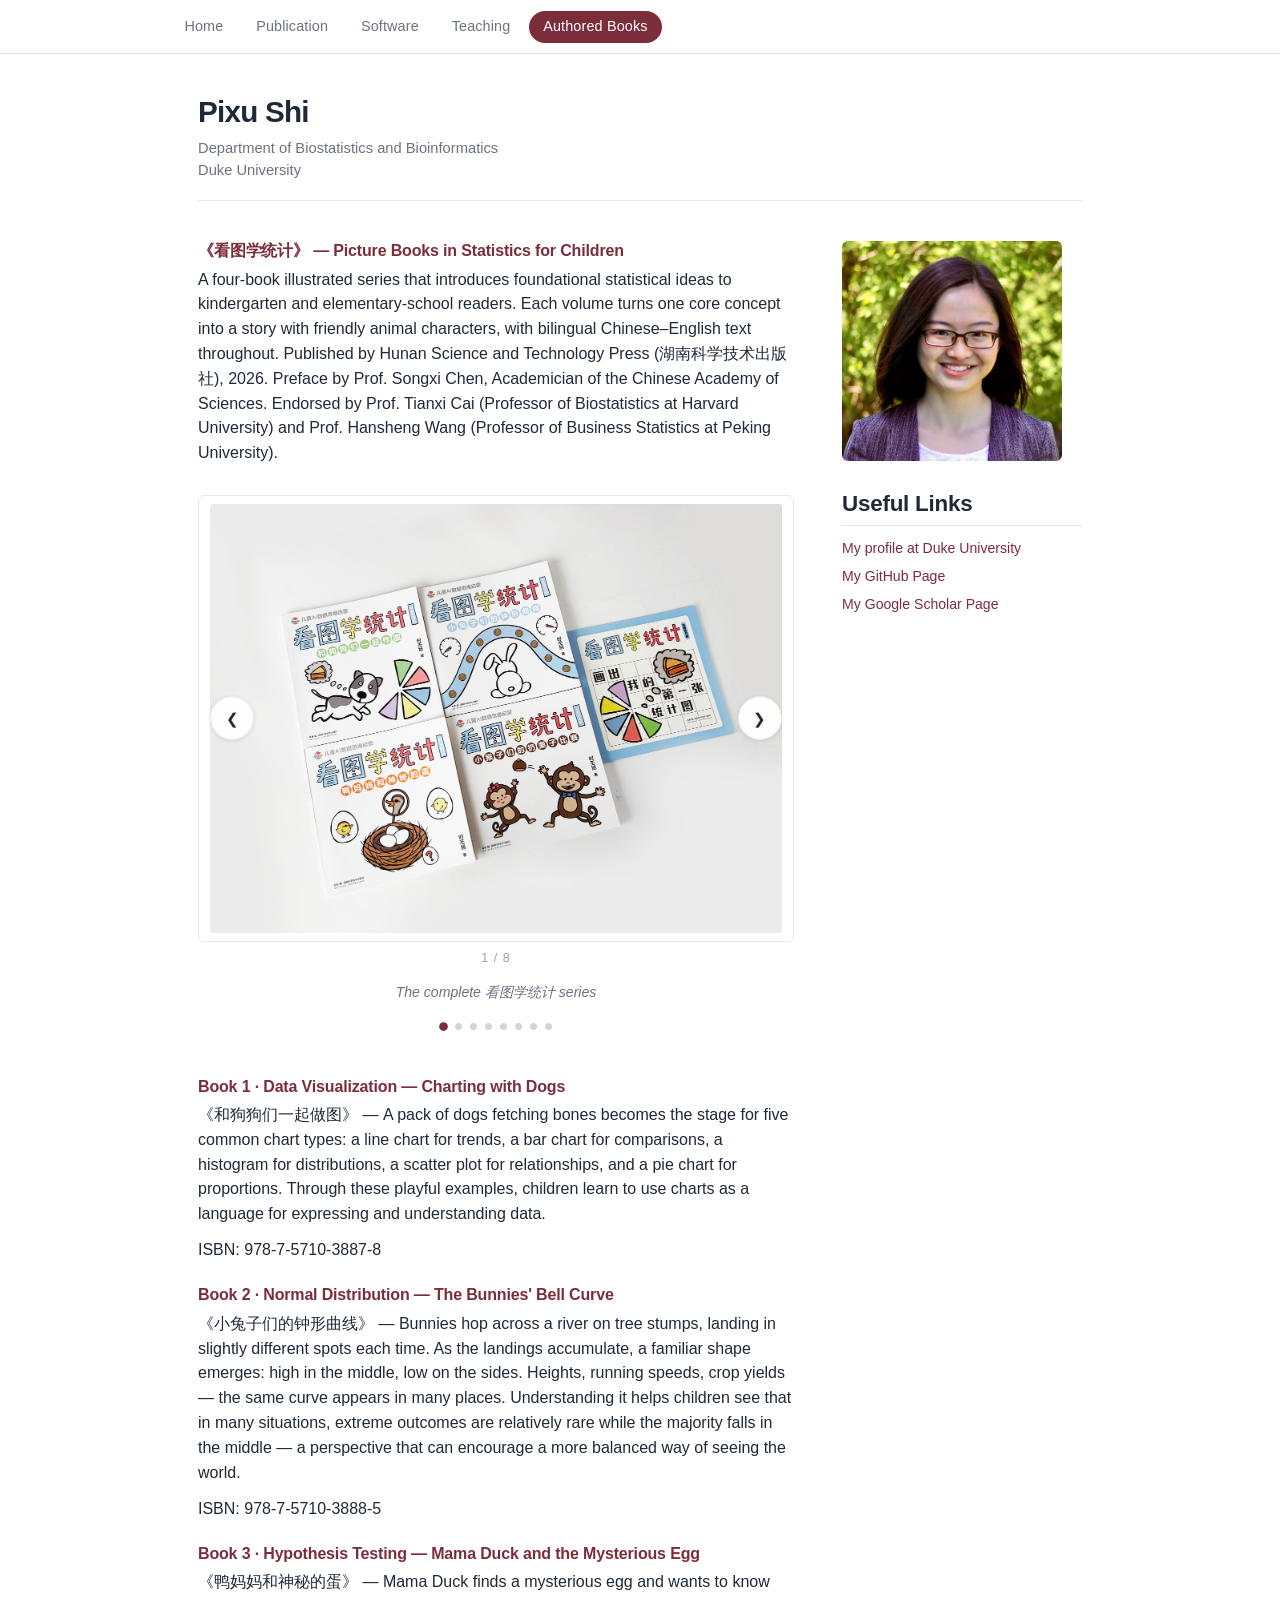
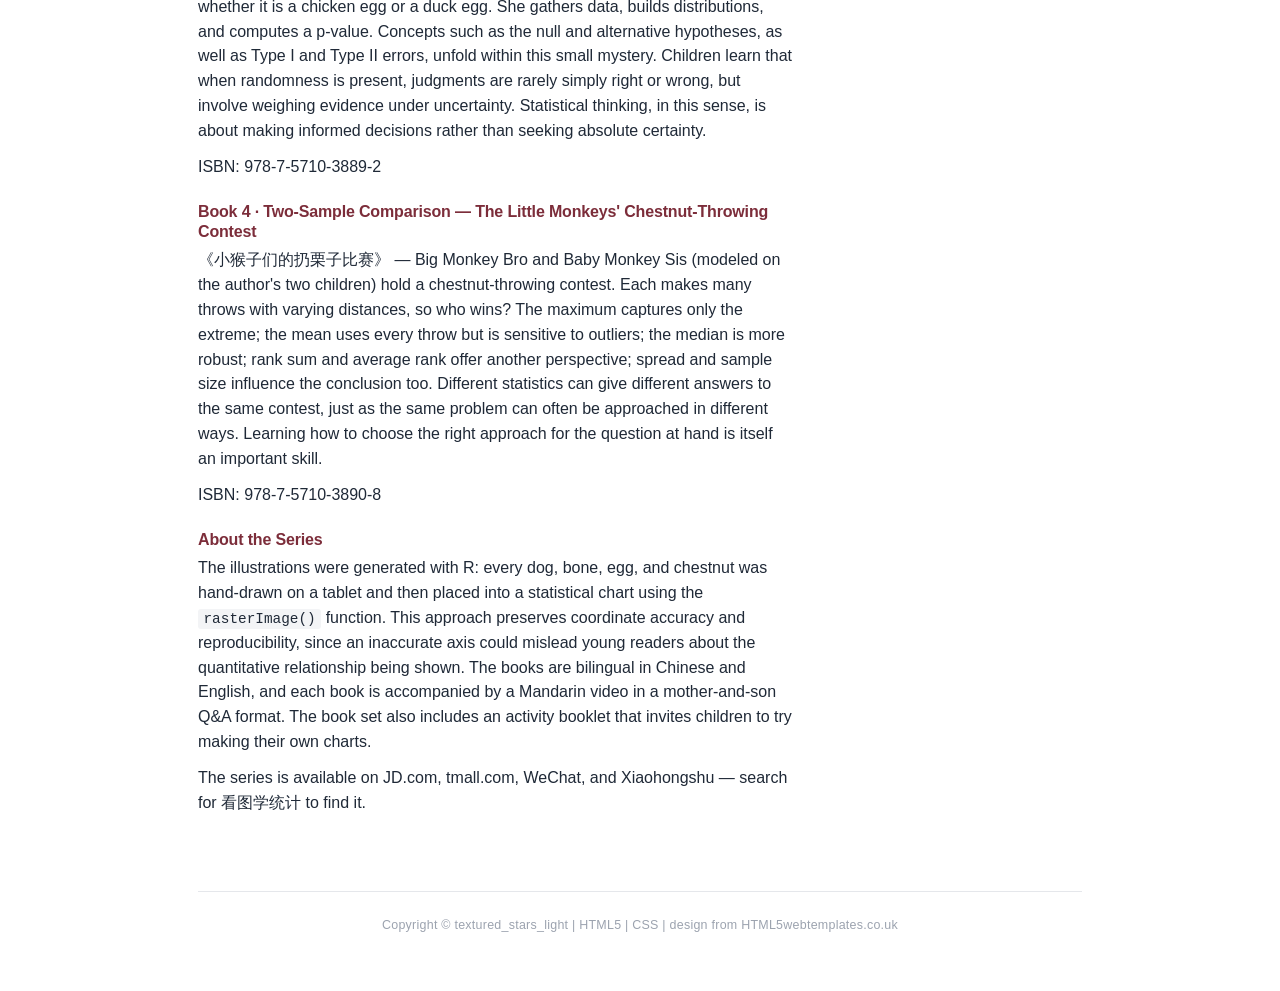
==== Pixu_books.html @ adf0ed06 "album flip" ====
<!DOCTYPE HTML>
<html>

<head>
  <title>Pixu Shi's Homepage</title>
  <meta name="description" content="website description" />
  <meta name="keywords" content="website keywords, website keywords" />
  <meta http-equiv="content-type" content="text/html; charset=UTF-8" />
  <link rel="stylesheet" type="text/css" href="template/style.css" title="style" />
  <style>
    .album {
      width: 100%;
      max-width: 600px;
      margin: 1.8rem auto 2.4rem auto;
      perspective: 1800px;
    }
    .album-frame {
      position: relative;
      width: 100%;
      aspect-ratio: 4 / 3;
      background: #fff;
      border: 1px solid var(--border, #e5e7eb);
      border-radius: 6px;
      overflow: hidden;
      transform-style: preserve-3d;
      touch-action: pan-y;
      user-select: none;
      -webkit-user-select: none;
    }
    /* Large invisible tap zones — left half flips back, right half flips forward */
    .album-tap {
      position: absolute;
      top: 0;
      height: 100%;
      width: 50%;
      z-index: 5;
      background: transparent;
      cursor: pointer;
      -webkit-tap-highlight-color: transparent;
    }
    .album-tap-prev { left: 0; }
    .album-tap-next { right: 0; }
    .album-slide {
      position: absolute;
      top: 0; left: 0;
      width: 100%;
      height: 100%;
      display: flex;
      align-items: center;
      justify-content: center;
      background: #fff;
      opacity: 0;
      transform: rotateY(90deg);
      transform-origin: left center;
      transition: opacity 0.45s ease, transform 0.55s ease;
      pointer-events: none;
      backface-visibility: hidden;
      padding: 0.5rem;
    }
    .album-slide.active {
      opacity: 1;
      transform: rotateY(0deg);
      pointer-events: auto;
      z-index: 2;
    }
    .album-slide.flip-out-left {
      opacity: 0;
      transform: rotateY(-90deg);
      transform-origin: right center;
    }
    .album-slide.flip-out-right {
      opacity: 0;
      transform: rotateY(90deg);
      transform-origin: left center;
    }
    .album-slide img {
      max-width: 100%;
      max-height: 100%;
      object-fit: contain;
      display: block;
      border-radius: 3px;
    }
    .album-prev, .album-next {
      position: absolute;
      top: 50%;
      transform: translateY(-50%);
      width: 44px;
      height: 44px;
      background: rgba(255, 255, 255, 0.92);
      color: var(--text, #1f2937);
      border: 1px solid var(--border, #e5e7eb);
      border-radius: 50%;
      cursor: pointer;
      font-size: 15px;
      font-family: inherit;
      line-height: 1;
      z-index: 10;
      box-shadow: 0 1px 4px rgba(0, 0, 0, 0.1);
      transition: background 0.15s ease, color 0.15s ease, border-color 0.15s ease;
      display: flex;
      align-items: center;
      justify-content: center;
      padding: 0;
      -webkit-tap-highlight-color: transparent;
    }
    .album-prev:hover, .album-next:hover {
      background: var(--accent, #7c2d3a);
      color: #fff;
      border-color: var(--accent, #7c2d3a);
    }
    .album-prev { left: 0.7rem; }
    .album-next { right: 0.7rem; }
    @media (max-width: 760px) {
      .album-prev, .album-next {
        width: 52px;
        height: 52px;
        font-size: 18px;
      }
      .album-prev { left: 0.5rem; }
      .album-next { right: 0.5rem; }
    }
    .album-caption {
      text-align: center;
      padding: 0.85rem 0 0.25rem 0;
      color: var(--muted, #6b7280);
      font-size: 0.88rem;
      font-style: italic;
      line-height: 1.5;
      min-height: 1.3em;
    }
    .album-counter {
      text-align: center;
      font-size: 0.78rem;
      color: var(--soft, #9ca3af);
      letter-spacing: 0.08em;
      padding: 0.45rem 0 0 0;
      text-transform: uppercase;
    }
    .album-dots {
      text-align: center;
      padding: 0.4rem 0 0 0;
    }
    .album-dot {
      display: inline-block;
      width: 7px;
      height: 7px;
      margin: 0 4px;
      border-radius: 50%;
      background: #d1d5db;
      cursor: pointer;
      transition: background 0.15s ease, transform 0.15s ease;
      vertical-align: middle;
    }
    .album-dot:hover {
      background: var(--soft, #9ca3af);
    }
    .album-dot.active {
      background: var(--accent, #7c2d3a);
      transform: scale(1.25);
    }
  </style>
</head>

<body>
  <div id="main">
    <div id="header">
      <div id="logo">
        <div id="logo_text">
          <!-- class="logo_colour", allows you to change the colour of the text -->
          <h1>Pixu Shi</h1>
          <h2>Department of Biostatistics and Bioinformatics</h2>
          <h2>Duke University</h2>
        </div>
      </div>
      <div id="menubar">
        <ul id="menu">
          <!-- put class="selected" in the li tag for the selected page - to highlight which page you're on -->
          <li><a href="index.html">Home</a></li>
          <li><a href="Pixu_publication.html">Publication</a></li>
          <li><a href="Pixu_software.html">Software</a></li>
          <li><a href="Pixu_teaching.html">Teaching</a></li>
          <li class="selected"><a href="Pixu_books.html">Authored Books</a></li>
        </ul>
      </div>
    </div>
    <div id="site_content">
      <div id="sidebar_container">
        <div class="sidebar">
          <div class="sidebar_top"></div>
          <div class="sidebar_item">
            <!-- insert your sidebar items here -->
			<img src="Pixu_profile_square.jpg" width="195" align="middle">
          </div>
          <div class="sidebar_base"></div>
	<div class="sidebar">
          <div class="sidebar_top"></div>
          <div class="sidebar_item">
            <h2>Useful Links</h2>
            <ul>
              <li><a href="https://scholars.duke.edu/person/Pixu.Shi">My profile at Duke University</a></li>
              <li><a href="https://github.com/pixushi">My GitHub Page</a></li>
              <li><a href="https://scholar.google.com/citations?user=EbF6EYMAAAAJ&hl=en">My Google Scholar Page</a></li>
            </ul>
          </div>
          <div class="sidebar_base"></div>
        </div>
        </div>
      </div>
      <div id="content">
        <h4>《看图学统计》 &mdash; Picture Books in Statistics for Children</h4>
        <p>
          A four-book illustrated series that introduces foundational statistical
          ideas to kindergarten and elementary-school readers. Each volume turns
          one core concept into a story with friendly animal characters, with
          bilingual Chinese&ndash;English text throughout. Published by
          Hunan Science and Technology Press (湖南科学技术出版社), 2026.
          Preface by Prof. Songxi Chen, Academician of the Chinese Academy of Sciences. Endorsed by Prof. Tianxi Cai (Professor of Biostatistics at Harvard University) and Prof. Hansheng Wang (Professor of Business Statistics at Peking University).
        </p>

        <div class="album" id="bookAlbum">
          <div class="album-frame">
            <div class="album-slide active" data-caption="The complete 看图学统计 series">
              <img src="figures/IMG_5730.JPG" alt="The complete series">
            </div>
            <div class="album-slide" data-caption="Book 1 · Data Visualization — dedication page">
              <img src="figures/IMG_5744.jpg" alt="Data Visualization dedication">
            </div>
            <div class="album-slide" data-caption="Book 1 · Data Visualization — Charting with Dogs">
              <img src="figures/IMG_5747.JPG" alt="Data Visualization interior">
            </div>
            <div class="album-slide" data-caption="Book 2 · Normal Distribution — The Bunnies' Bell Curve">
              <img src="figures/IMG_5739.JPG" alt="Normal Distribution interior">
            </div>
            <div class="album-slide" data-caption="Book 3 · Hypothesis Testing — Mama Duck and the Mysterious Egg">
              <img src="figures/IMG_5753.jpg" alt="Hypothesis Testing interior">
            </div>
            <div class="album-slide" data-caption="Book 4 · Two-Sample Comparison — The Little Monkeys' Chestnut-Throwing Contest">
              <img src="figures/IMG_5760.jpg" alt="Two-Sample Comparison interior">
            </div>
            <div class="album-slide" data-caption="Preface by Prof. Songxi Chen">
              <img src="figures/IMG_5737.jpg" alt="Preface page">
            </div>
            <div class="album-slide" data-caption="Back cover with author bio and endorsements">
              <img src="figures/IMG_5733.jpg" alt="Back cover">
            </div>
            <div class="album-tap album-tap-prev" aria-hidden="true"></div>
            <div class="album-tap album-tap-next" aria-hidden="true"></div>
            <button class="album-prev" type="button" aria-label="Previous">&#10094;</button>
            <button class="album-next" type="button" aria-label="Next">&#10095;</button>
          </div>
          <div class="album-counter" id="albumCounter">1 / 8</div>
          <div class="album-caption" id="albumCaption">The complete 看图学统计 series</div>
          <div class="album-dots" id="albumDots"></div>
        </div>

        <h4>Book 1 &middot; Data Visualization &mdash; Charting with Dogs</h4>
        <p>
          《和狗狗们一起做图》 &mdash; A pack of dogs fetching bones becomes the stage for five common chart types: a line chart for trends, a bar chart for comparisons, a histogram for distributions, a scatter plot for relationships, and a pie chart for proportions. Through these playful examples, children learn to use charts as a language for expressing and understanding data.
        </p>
        <p>
          ISBN: 978-7-5710-3887-8
        </p>

        <h4>Book 2 &middot; Normal Distribution &mdash; The Bunnies' Bell Curve</h4>
        <p>
          《小兔子们的钟形曲线》 &mdash; Bunnies hop across a river on tree stumps, landing in slightly different spots each time. As the landings accumulate, a familiar shape emerges: high in the middle, low on the sides. Heights, running speeds, crop yields &mdash; the same curve appears in many places. Understanding it helps children see that in many situations, extreme outcomes are relatively rare while the majority falls in the middle &mdash; a perspective that can encourage a more balanced way of seeing the world.
        </p>
        <p>
          ISBN: 978-7-5710-3888-5
        </p>

        <h4>Book 3 &middot; Hypothesis Testing &mdash; Mama Duck and the Mysterious Egg</h4>
        <p>
          《鸭妈妈和神秘的蛋》 &mdash; Mama Duck finds a mysterious egg and wants to know whether it is a chicken egg or a duck egg. She gathers data, builds distributions, and computes a p-value. Concepts such as the null and alternative hypotheses, as well as Type I and Type II errors, unfold within this small mystery. Children learn that when randomness is present, judgments are rarely simply right or wrong, but involve weighing evidence under uncertainty. Statistical thinking, in this sense, is about making informed decisions rather than seeking absolute certainty.
        </p>
        <p>
          ISBN: 978-7-5710-3889-2
        </p>

        <h4>Book 4 &middot; Two-Sample Comparison &mdash; The Little Monkeys' Chestnut-Throwing Contest</h4>
        <p>
          《小猴子们的扔栗子比赛》 &mdash; Big Monkey Bro and Baby Monkey Sis (modeled on the author's two children) hold a chestnut-throwing contest. Each makes many throws with varying distances, so who wins? The maximum captures only the extreme; the mean uses every throw but is sensitive to outliers; the median is more robust; rank sum and average rank offer another perspective; spread and sample size influence the conclusion too. Different statistics can give different answers to the same contest, just as the same problem can often be approached in different ways. Learning how to choose the right approach for the question at hand is itself an important skill.
        </p>
        <p>
          ISBN: 978-7-5710-3890-8
        </p>

        <h4>About the Series</h4>
        <p>
          The illustrations were generated with R: every dog, bone, egg, and chestnut was hand-drawn on a tablet and then placed into a statistical chart using the <code>rasterImage()</code> function. This approach preserves coordinate accuracy and reproducibility, since an inaccurate axis could mislead young readers about the quantitative relationship being shown. The books are bilingual in Chinese and English, and each book is accompanied by a Mandarin video in a mother-and-son Q&amp;A format. The book set also includes an activity booklet that invites children to try making their own charts.
        </p>

        <p>
          The series is available on JD.com, tmall.com, WeChat, and Xiaohongshu &mdash;
          search for 看图学统计 to find it.
        </p>

      </div>
    </div>
    <div id="content_footer"></div>
    <div id="footer">
            Copyright &copy; textured_stars_light | <a href="http://validator.w3.org/check?uri=referer">HTML5</a> | <a href="http://jigsaw.w3.org/css-validator/check/referer">CSS</a> | <a href="http://www.html5webtemplates.co.uk">design from HTML5webtemplates.co.uk</a>
    </div>
  </div>

<script type="text/javascript">
(function(){
  var album = document.getElementById('bookAlbum');
  if (!album) return;
  var slides = album.querySelectorAll('.album-slide');
  var prev = album.querySelector('.album-prev');
  var next = album.querySelector('.album-next');
  var caption = document.getElementById('albumCaption');
  var counter = document.getElementById('albumCounter');
  var dotsContainer = document.getElementById('albumDots');
  var current = 0;

  // build dots
  for (var i = 0; i < slides.length; i++) {
    var d = document.createElement('span');
    d.className = 'album-dot' + (i === 0 ? ' active' : '');
    d.setAttribute('data-index', i);
    dotsContainer.appendChild(d);
  }
  var dots = dotsContainer.querySelectorAll('.album-dot');

  function show(target, direction) {
    if (target === current) return;
    var outClass = direction === 'next' ? 'flip-out-left' : 'flip-out-right';
    var currentSlide = slides[current];
    var nextSlide = slides[target];

    currentSlide.classList.remove('active');
    currentSlide.classList.add(outClass);

    // reset incoming slide's start position based on direction
    nextSlide.style.transition = 'none';
    nextSlide.style.transform = direction === 'next' ? 'rotateY(90deg)' : 'rotateY(-90deg)';
    nextSlide.style.transformOrigin = direction === 'next' ? 'left center' : 'right center';
    nextSlide.style.opacity = '0';
    // force reflow
    void nextSlide.offsetWidth;
    nextSlide.style.transition = '';
    nextSlide.classList.remove('flip-out-left', 'flip-out-right');
    nextSlide.classList.add('active');
    nextSlide.style.transform = '';
    nextSlide.style.opacity = '';
    nextSlide.style.transformOrigin = '';

    setTimeout(function(){
      currentSlide.classList.remove('flip-out-left', 'flip-out-right');
    }, 700);

    dots[current].classList.remove('active');
    dots[target].classList.add('active');
    current = target;
    caption.textContent = nextSlide.getAttribute('data-caption') || '';
    counter.textContent = (current + 1) + ' / ' + slides.length;
  }

  function go(delta) {
    var t = (current + delta + slides.length) % slides.length;
    show(t, delta > 0 ? 'next' : 'prev');
  }

  prev.addEventListener('click', function(){ go(-1); });
  next.addEventListener('click', function(){ go(1); });

  // Large tap zones over the left/right halves of the image
  var tapPrev = album.querySelector('.album-tap-prev');
  var tapNext = album.querySelector('.album-tap-next');
  if (tapPrev) tapPrev.addEventListener('click', function(){ go(-1); });
  if (tapNext) tapNext.addEventListener('click', function(){ go(1); });

  for (var j = 0; j < dots.length; j++) {
    dots[j].addEventListener('click', function(e){
      var idx = parseInt(e.target.getAttribute('data-index'), 10);
      if (idx === current) return;
      show(idx, idx > current ? 'next' : 'prev');
    });
  }

  document.addEventListener('keydown', function(e){
    if (e.key === 'ArrowLeft') go(-1);
    else if (e.key === 'ArrowRight') go(1);
  });

  // Touch swipe support
  var frame = album.querySelector('.album-frame');
  var touchStartX = null;
  var touchStartY = null;
  var touchStartT = 0;
  if (frame) {
    frame.addEventListener('touchstart', function(e){
      if (e.touches.length !== 1) { touchStartX = null; return; }
      touchStartX = e.touches[0].clientX;
      touchStartY = e.touches[0].clientY;
      touchStartT = Date.now();
    }, { passive: true });
    frame.addEventListener('touchend', function(e){
      if (touchStartX === null) return;
      var endX = e.changedTouches[0].clientX;
      var endY = e.changedTouches[0].clientY;
      var dx = endX - touchStartX;
      var dy = endY - touchStartY;
      var dt = Date.now() - touchStartT;
      var absX = Math.abs(dx);
      var absY = Math.abs(dy);
      // Treat as a swipe if mostly horizontal and at least ~35px (or fast flick)
      var isSwipe = absX > 35 && absX > absY * 1.2;
      var isFlick = dt < 300 && absX > 20 && absX > absY;
      if (isSwipe || isFlick) {
        if (dx < 0) go(1);
        else go(-1);
        e.preventDefault && e.preventDefault();
      }
      touchStartX = null;
      touchStartY = null;
    });
    frame.addEventListener('touchcancel', function(){
      touchStartX = null;
      touchStartY = null;
    });
  }

  // initial caption
  caption.textContent = slides[0].getAttribute('data-caption') || '';
  counter.textContent = '1 / ' + slides.length;
})();
</script>

<!-- Start of StatCounter Code for Default Guide -->
<script type="text/javascript">
var sc_project=11414960;
var sc_invisible=1;
var sc_security="e117e79e";
var scJsHost = (("https:" == document.location.protocol) ?
"https://secure." : "http://www.");
document.write("<sc"+"ript type='text/javascript' src='" + scJsHost+
"statcounter.com/counter/counter.js'></"+"script>");
</script>
<noscript><div class="statcounter"><a title="web analytics"
href="http://statcounter.com/" target="_blank"><img class="statcounter"
src="//c.statcounter.com/11414960/0/e117e79e/1/" alt="web
analytics"></a></div></noscript>
<!-- End of StatCounter Code for Default Guide -->
</body>
</html>
---- template/style.css ----
/* ================================================================
   Pixu Shi — Homepage stylesheet
   Modern, minimal, academic
   ================================================================ */

:root {
  --bg: #ffffff;
  --text: #1f2937;
  --muted: #6b7280;
  --soft: #9ca3af;
  --border: #e5e7eb;
  --rule: #f3f4f6;
  --accent: #7c2d3a;
  --accent-hover: #5a1f29;
  --max-width: 940px;
  --sidebar-width: 240px;
  --gap: 3rem;
  --nav-height: 54px;
  --font-sans: 'Inter', -apple-system, BlinkMacSystemFont, 'Segoe UI', 'Helvetica Neue', Arial, 'Noto Sans', 'PingFang SC', 'Hiragino Sans GB', 'Microsoft YaHei', sans-serif;
  --font-serif: 'Source Serif 4', 'Charter', 'Georgia', serif;
  --font-mono: 'SF Mono', 'JetBrains Mono', Menlo, Consolas, 'Roboto Mono', monospace;
}

* {
  box-sizing: border-box;
  margin: 0;
  padding: 0;
}

html {
  height: 100%;
  scroll-behavior: smooth;
}

body {
  font: 400 16px/1.55 var(--font-sans);
  background: var(--bg);
  color: var(--text);
  -webkit-font-smoothing: antialiased;
  -moz-osx-font-smoothing: grayscale;
  text-rendering: optimizeLegibility;
  padding-top: var(--nav-height);
}

img {
  max-width: 100%;
  height: auto;
  border: 0;
  display: inline-block;
}

a {
  color: var(--accent);
  text-decoration: none;
  border-bottom: 1px solid transparent;
  transition: color 0.15s ease, border-color 0.15s ease;
}

a:hover {
  color: var(--accent-hover);
  border-bottom-color: var(--accent-hover);
}

p {
  margin: 0 0 0.7em 0;
  line-height: 1.55;
}

/* Headings */
h1, h2, h3, h4, h5, h6 {
  color: var(--text);
  font-weight: 600;
  line-height: 1.25;
  letter-spacing: -0.01em;
  margin: 1.3em 0 0.5em 0;
  font-family: var(--font-sans);
  text-transform: none;
}

h2 {
  font-size: 1.4rem;
  font-weight: 600;
  padding-bottom: 0.3em;
  border-bottom: 1px solid var(--border);
}

h2:empty {
  display: none;
}

h3 {
  font-size: 1.1rem;
}

h4 {
  font-size: 1rem;
  font-weight: 600;
  color: var(--accent);
  margin-top: 1.4em;
  margin-bottom: 0.4em;
}

h5, h6 {
  font-size: 0.92rem;
  font-weight: 500;
  color: var(--muted);
  font-style: normal;
  padding: 0;
}

ul, ol {
  margin: 0.3em 0 0.9em 1.3em;
}

ul li, ol li {
  margin-bottom: 0.25em;
  line-height: 1.5;
  padding: 0;
}

ul li {
  list-style-type: disc;
}

ul li::marker {
  color: var(--soft);
}

blockquote {
  margin: 1.5em 0;
  padding: 0.4em 1.2em;
  border-left: 3px solid var(--border);
  background: transparent;
  color: var(--muted);
  font-style: italic;
}

code {
  font-family: var(--font-mono);
  font-size: 0.9em;
  background: var(--rule);
  padding: 0.12em 0.38em;
  border-radius: 3px;
  color: var(--text);
}

/* Layout */
#main {
  max-width: var(--max-width);
  margin: 0 auto;
  padding: 2rem 1.75rem 3rem 1.75rem;
}

/* Header */
#header {
  background: transparent;
  height: auto;
  margin-bottom: 0.75rem;
}

#logo {
  position: static;
  width: 100%;
  height: auto;
  border-bottom: 1px solid var(--border);
  padding: 0.5rem 0 1.2rem 0;
  margin: 0;
}

#logo_text {
  position: static;
  top: auto;
  left: auto;
}

#logo h1, #logo_text h1, #logo_text h1 a, #logo_text h1 a:hover {
  font-family: var(--font-sans);
  font-size: 1.85rem;
  font-weight: 600;
  color: var(--text);
  letter-spacing: -0.025em;
  padding: 0;
  margin: 0 0 0.25em 0;
  border: 0;
  text-transform: none;
  text-decoration: none;
}

#logo_text h1 a .logo_colour {
  color: var(--text);
}

#logo h2, #logo_text h2 {
  font-family: var(--font-sans);
  font-size: 0.92rem;
  font-weight: 400;
  color: var(--muted);
  letter-spacing: 0;
  padding: 0;
  margin: 0;
  border: 0;
  text-transform: none;
  line-height: 1.45;
}

/* Floating top navigation */
#menubar {
  position: fixed;
  top: 0;
  left: 0;
  right: 0;
  width: 100%;
  height: var(--nav-height);
  z-index: 100;
  padding: 0 1.5rem;
  background: rgba(255, 255, 255, 0.88);
  -webkit-backdrop-filter: saturate(180%) blur(12px);
  backdrop-filter: saturate(180%) blur(12px);
  border-top: 0;
  border-bottom: 1px solid var(--border);
  box-shadow: 0 1px 2px rgba(15, 23, 42, 0.03);
}

ul#menu {
  list-style: none;
  margin: 0 auto;
  padding: 0;
  max-width: var(--max-width);
  height: 100%;
  display: flex;
  flex-wrap: nowrap;
  align-items: center;
  gap: 0.25rem;
  overflow-x: auto;
}

ul#menu li {
  list-style: none;
  margin: 0;
  padding: 0;
  float: none;
  flex-shrink: 0;
}

ul#menu li a {
  display: inline-flex;
  align-items: center;
  font-family: var(--font-sans);
  font-size: 0.9rem;
  font-weight: 500;
  letter-spacing: 0.01em;
  color: var(--muted);
  background: transparent;
  text-transform: none;
  padding: 0.45rem 0.9rem;
  margin: 0;
  height: 32px;
  text-decoration: none;
  border: 0;
  border-radius: 999px;
  transition: color 0.15s ease, background 0.15s ease;
  white-space: nowrap;
}

ul#menu li a:hover {
  color: var(--text);
  background: var(--rule);
  border: 0;
}

ul#menu li.selected a,
ul#menu li.selected a:hover {
  color: #fff;
  background: var(--accent);
  border: 0;
}

ul#menu li:first-child a {
  padding-left: 0.9rem;
}

/* Body grid */
#site_content {
  width: 100%;
  background: transparent;
  padding: 1.75rem 0 0 0;
  display: grid;
  grid-template-columns: minmax(0, 1fr) var(--sidebar-width);
  gap: var(--gap);
  align-items: start;
  overflow: visible;
}

#content {
  grid-column: 1;
  grid-row: 1;
  width: auto;
  float: none;
  padding: 0;
  text-align: left;
  min-width: 0;
  word-wrap: break-word;
}

#content > h2:first-child,
#content > h4:first-child {
  margin-top: 0;
}

#content ul {
  margin: 0.3em 0 1em 1.3em;
  padding: 0;
}

#content ul li {
  list-style-type: disc;
  background: none;
  padding: 0;
  margin-bottom: 0.3em;
  line-height: 1.55;
}

/* Sidebar */
#sidebar_container {
  grid-column: 2;
  grid-row: 1;
}

.sidebar {
  float: none;
  width: 100%;
  padding: 0;
  margin: 0;
}

/* spacing between the photo block and the links block */
.sidebar + .sidebar {
  margin-top: 2.5rem;
  padding-top: 1.5rem;
  border-top: 1px solid var(--border);
}

.sidebar_top,
.sidebar_base {
  display: none;
}

.sidebar_item {
  margin: 0;
  padding: 0;
}

.sidebar_item img {
  width: 100%;
  max-width: 220px;
  height: auto;
  border-radius: 6px;
  display: block;
  margin: 0;
}

.sidebar h3 {
  font-family: var(--font-sans);
  font-size: 0.72rem;
  font-weight: 600;
  text-transform: uppercase;
  letter-spacing: 0.12em;
  color: var(--muted);
  margin: 0 0 0.5rem 0;
  padding: 0;
}

.sidebar ul {
  list-style: none;
  width: 100%;
  margin: 0;
  padding: 0;
}

.sidebar li {
  list-style: none;
  margin: 0 0 0.35rem 0;
  padding: 0;
  line-height: 1.4;
}

.sidebar li a,
.sidebar li a:hover {
  display: inline;
  padding: 0;
  background: none;
  font-size: 0.88rem;
  line-height: 1.45;
  color: var(--accent);
  border-bottom: 1px solid transparent;
}

.sidebar li a:hover {
  border-bottom-color: var(--accent);
}

.sidebar li a.selected {
  color: var(--accent);
  border-bottom-color: var(--accent);
}

/* Footer */
#content_footer {
  display: none;
}

#footer {
  width: 100%;
  margin: 4rem 0 0 0;
  padding: 1.5rem 0 0.5rem 0;
  border-top: 1px solid var(--border);
  text-align: center;
  font-family: var(--font-sans);
  font-size: 0.78rem;
  color: var(--soft);
  background: transparent;
  text-transform: none;
  letter-spacing: 0.02em;
  height: auto;
}

#footer a,
#footer a:hover {
  color: var(--soft);
  text-decoration: none;
  border-bottom: 1px solid transparent;
}

#footer a:hover {
  color: var(--muted);
  border-bottom-color: var(--soft);
}

/* Tables */
table {
  margin: 1.2em 0 1.8em 0;
  border-collapse: collapse;
  width: 100%;
}

table tr th,
table tr td {
  background: transparent;
  color: var(--text);
  padding: 0.65em 0.85em;
  text-align: left;
  border: 0;
  border-bottom: 1px solid var(--border);
}

table tr th {
  font-weight: 600;
  background: var(--rule);
  border-bottom: 1px solid #d1d5db;
  font-size: 0.92rem;
  text-transform: none;
  letter-spacing: 0;
}

table tr td {
  border-top: 0;
  font-size: 0.95rem;
}

/* Float helpers */
.left {
  float: left;
  margin: 0.3em 1.2em 0.6em 0;
}

.right {
  float: right;
  margin: 0.3em 0 0.6em 1.2em;
}

.center {
  display: block;
  text-align: center;
  margin: 1.5em auto;
}

.separator {
  width: 100%;
  height: 0;
  border-top: 1px solid var(--border);
  border-bottom: 0;
  margin: 1.5em 0;
}

/* Forms (kept for compatibility) */
.search {
  color: var(--text);
  border: 1px solid var(--border);
  width: 200px;
  padding: 0.4em 0.6em;
  font: inherit;
  background: var(--bg);
  border-radius: 4px;
}

.form_settings {
  margin: 1em 0 0 0;
}

.form_settings p {
  padding: 0 0 0.4em 0;
}

.form_settings span {
  float: left;
  width: 200px;
  text-align: left;
}

.form_settings input,
.form_settings textarea,
.form_settings select {
  padding: 0.5em;
  width: 320px;
  font: inherit;
  border: 1px solid var(--border);
  background: var(--bg);
  color: var(--text);
  border-radius: 4px;
}

.form_settings .submit {
  width: auto;
  padding: 0.5em 1.2em;
  cursor: pointer;
  background: var(--accent);
  color: #fff;
  border: 0;
  border-radius: 4px;
}

.form_settings .checkbox {
  width: auto;
  margin: 0.3em 0;
  border: 0;
  background: none;
}

#colours {
  display: none;
}

/* Responsive */
@media (max-width: 760px) {
  #main {
    padding: 1.25rem 1.1rem 2rem 1.1rem;
  }

  #menubar {
    padding: 0 1rem;
  }

  #site_content {
    grid-template-columns: 1fr;
    gap: 1.5rem;
    padding-top: 1.5rem;
  }

  #content {
    grid-column: 1;
    grid-row: 2;
  }

  #sidebar_container {
    grid-column: 1;
    grid-row: 1;
    display: flex;
    flex-direction: row;
    gap: 1.5rem;
    align-items: flex-start;
    flex-wrap: wrap;
  }

  .sidebar {
    margin: 0;
    flex: 1 1 200px;
  }

  .sidebar + .sidebar {
    margin-top: 0;
    padding-top: 0;
    border-top: 0;
  }

  .sidebar_item img {
    max-width: 130px;
  }

  #logo h1,
  #logo_text h1 {
    font-size: 1.5rem;
  }

  ul#menu li a {
    padding: 0.4rem 0.7rem;
    font-size: 0.85rem;
  }

  ul#menu li:first-child a {
    padding-left: 0.7rem;
  }
}
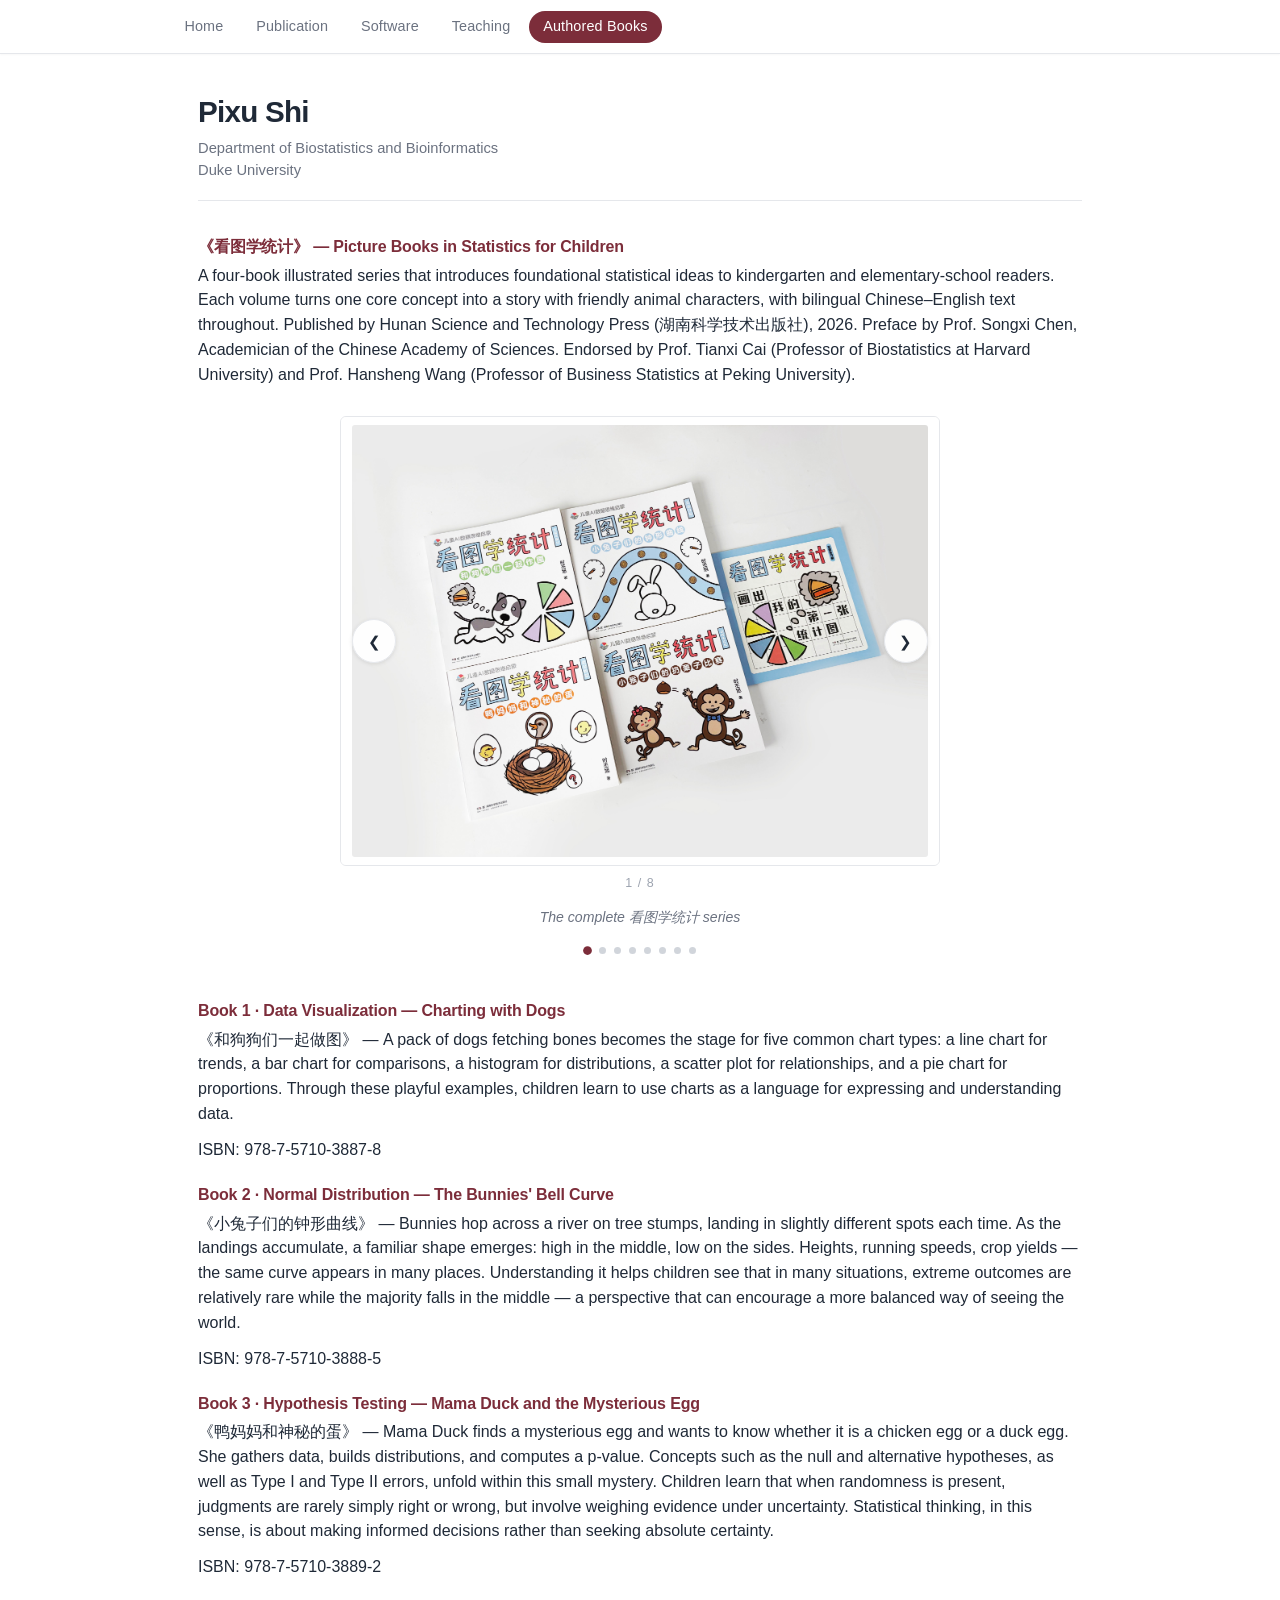
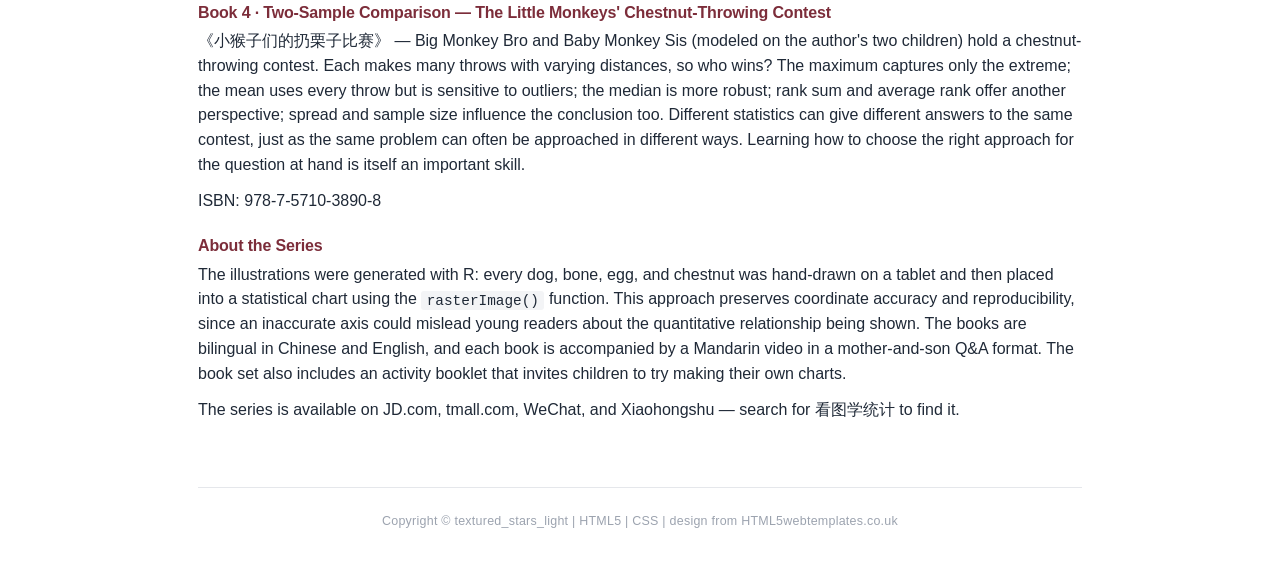
==== commit 92dc2b3b: "full width" ====
--- a/Pixu_books.html
+++ b/Pixu_books.html
@@ -12,7 +12,6 @@
       width: 100%;
       max-width: 600px;
       margin: 1.8rem auto 2.4rem auto;
-      perspective: 1800px;
     }
     .album-frame {
       position: relative;
@@ -22,7 +21,6 @@
       border: 1px solid var(--border, #e5e7eb);
       border-radius: 6px;
       overflow: hidden;
-      transform-style: preserve-3d;
       touch-action: pan-y;
       user-select: none;
       -webkit-user-select: none;
@@ -49,29 +47,16 @@
       align-items: center;
       justify-content: center;
       background: #fff;
-      opacity: 0;
-      transform: rotateY(90deg);
-      transform-origin: left center;
-      transition: opacity 0.45s ease, transform 0.55s ease;
+      transform: translateX(100%);
+      transition: transform 0.45s cubic-bezier(0.22, 0.61, 0.36, 1);
       pointer-events: none;
-      backface-visibility: hidden;
       padding: 0.5rem;
+      will-change: transform;
     }
     .album-slide.active {
-      opacity: 1;
-      transform: rotateY(0deg);
+      transform: translateX(0);
       pointer-events: auto;
       z-index: 2;
-    }
-    .album-slide.flip-out-left {
-      opacity: 0;
-      transform: rotateY(-90deg);
-      transform-origin: right center;
-    }
-    .album-slide.flip-out-right {
-      opacity: 0;
-      transform: rotateY(90deg);
-      transform-origin: left center;
     }
     .album-slide img {
       max-width: 100%;
@@ -184,28 +169,6 @@
       </div>
     </div>
     <div id="site_content">
-      <div id="sidebar_container">
-        <div class="sidebar">
-          <div class="sidebar_top"></div>
-          <div class="sidebar_item">
-            <!-- insert your sidebar items here -->
-			<img src="Pixu_profile_square.jpg" width="195" align="middle">
-          </div>
-          <div class="sidebar_base"></div>
-	<div class="sidebar">
-          <div class="sidebar_top"></div>
-          <div class="sidebar_item">
-            <h2>Useful Links</h2>
-            <ul>
-              <li><a href="https://scholars.duke.edu/person/Pixu.Shi">My profile at Duke University</a></li>
-              <li><a href="https://github.com/pixushi">My GitHub Page</a></li>
-              <li><a href="https://scholar.google.com/citations?user=EbF6EYMAAAAJ&hl=en">My Google Scholar Page</a></li>
-            </ul>
-          </div>
-          <div class="sidebar_base"></div>
-        </div>
-        </div>
-      </div>
       <div id="content">
         <h4>《看图学统计》 &mdash; Picture Books in Statistics for Children</h4>
         <p>
@@ -326,30 +289,26 @@
 
   function show(target, direction) {
     if (target === current) return;
-    var outClass = direction === 'next' ? 'flip-out-left' : 'flip-out-right';
     var currentSlide = slides[current];
     var nextSlide = slides[target];
 
-    currentSlide.classList.remove('active');
-    currentSlide.classList.add(outClass);
-
-    // reset incoming slide's start position based on direction
+    // For "next": incoming starts on the right (+100%), outgoing rolls to the left (-100%)
+    // For "prev": incoming starts on the left (-100%), outgoing rolls to the right (+100%)
+    var incomingFrom = direction === 'next' ? '100%' : '-100%';
+    var outgoingTo   = direction === 'next' ? '-100%' : '100%';
+
+    // Place incoming slide off-screen instantly on the correct side
     nextSlide.style.transition = 'none';
-    nextSlide.style.transform = direction === 'next' ? 'rotateY(90deg)' : 'rotateY(-90deg)';
-    nextSlide.style.transformOrigin = direction === 'next' ? 'left center' : 'right center';
-    nextSlide.style.opacity = '0';
-    // force reflow
+    nextSlide.style.transform = 'translateX(' + incomingFrom + ')';
+    // force reflow so the no-transition position takes effect before we animate
     void nextSlide.offsetWidth;
     nextSlide.style.transition = '';
-    nextSlide.classList.remove('flip-out-left', 'flip-out-right');
+
+    // Slide outgoing off, slide incoming in
+    currentSlide.classList.remove('active');
+    currentSlide.style.transform = 'translateX(' + outgoingTo + ')';
     nextSlide.classList.add('active');
     nextSlide.style.transform = '';
-    nextSlide.style.opacity = '';
-    nextSlide.style.transformOrigin = '';
-
-    setTimeout(function(){
-      currentSlide.classList.remove('flip-out-left', 'flip-out-right');
-    }, 700);
 
     dots[current].classList.remove('active');
     dots[target].classList.add('active');
--- a/template/style.css
+++ b/template/style.css
@@ -279,22 +279,18 @@
   padding-left: 0.9rem;
 }
 
-/* Body grid */
+/* Single-column body */
 #site_content {
   width: 100%;
   background: transparent;
-  padding: 1.75rem 0 0 0;
-  display: grid;
-  grid-template-columns: minmax(0, 1fr) var(--sidebar-width);
-  gap: var(--gap);
-  align-items: start;
+  padding: 1.5rem 0 0 0;
+  display: block;
   overflow: visible;
 }
 
 #content {
-  grid-column: 1;
-  grid-row: 1;
-  width: auto;
+  width: 100%;
+  max-width: 100%;
   float: none;
   padding: 0;
   text-align: left;
@@ -320,87 +316,71 @@
   line-height: 1.55;
 }
 
-/* Sidebar */
+/* Sidebar (legacy markup is hidden site-wide) */
 #sidebar_container {
-  grid-column: 2;
-  grid-row: 1;
-}
-
-.sidebar {
-  float: none;
-  width: 100%;
-  padding: 0;
-  margin: 0;
-}
-
-/* spacing between the photo block and the links block */
-.sidebar + .sidebar {
-  margin-top: 2.5rem;
-  padding-top: 1.5rem;
-  border-top: 1px solid var(--border);
-}
-
-.sidebar_top,
-.sidebar_base {
   display: none;
 }
 
-.sidebar_item {
-  margin: 0;
-  padding: 0;
-}
-
-.sidebar_item img {
-  width: 100%;
-  max-width: 220px;
+/* Profile card — used only on the home page (headshot + useful links) */
+.profile-card {
+  display: flex;
+  align-items: center;
+  gap: 1.75rem;
+  margin: 1rem 0 1.75rem 0;
+  padding: 0 0 1.5rem 0;
+  border-bottom: 1px solid var(--border);
+}
+
+.profile-photo {
+  width: 170px;
   height: auto;
-  border-radius: 6px;
+  border-radius: 8px;
   display: block;
-  margin: 0;
-}
-
-.sidebar h3 {
+  flex-shrink: 0;
+  margin: 0;
+}
+
+.profile-info {
+  flex: 1;
+  min-width: 0;
+}
+
+.profile-info h3 {
   font-family: var(--font-sans);
   font-size: 0.72rem;
   font-weight: 600;
   text-transform: uppercase;
   letter-spacing: 0.12em;
   color: var(--muted);
-  margin: 0 0 0.5rem 0;
-  padding: 0;
-}
-
-.sidebar ul {
+  margin: 0 0 0.55rem 0;
+  padding: 0;
+}
+
+.profile-info ul {
   list-style: none;
-  width: 100%;
-  margin: 0;
-  padding: 0;
-}
-
-.sidebar li {
+  margin: 0;
+  padding: 0;
+}
+
+.profile-info li {
   list-style: none;
   margin: 0 0 0.35rem 0;
   padding: 0;
-  line-height: 1.4;
-}
-
-.sidebar li a,
-.sidebar li a:hover {
+  line-height: 1.45;
+  background: none;
+}
+
+.profile-info li a,
+.profile-info li a:hover {
   display: inline;
   padding: 0;
   background: none;
-  font-size: 0.88rem;
-  line-height: 1.45;
+  font-size: 0.92rem;
   color: var(--accent);
   border-bottom: 1px solid transparent;
 }
 
-.sidebar li a:hover {
-  border-bottom-color: var(--accent);
-}
-
-.sidebar li a.selected {
-  color: var(--accent);
+.profile-info li a:hover {
   border-bottom-color: var(--accent);
 }
 
@@ -561,39 +541,19 @@
   }
 
   #site_content {
-    grid-template-columns: 1fr;
-    gap: 1.5rem;
-    padding-top: 1.5rem;
-  }
-
-  #content {
-    grid-column: 1;
-    grid-row: 2;
-  }
-
-  #sidebar_container {
-    grid-column: 1;
-    grid-row: 1;
-    display: flex;
-    flex-direction: row;
-    gap: 1.5rem;
+    padding-top: 1.25rem;
+  }
+
+  .profile-card {
+    flex-direction: column;
     align-items: flex-start;
-    flex-wrap: wrap;
-  }
-
-  .sidebar {
-    margin: 0;
-    flex: 1 1 200px;
-  }
-
-  .sidebar + .sidebar {
-    margin-top: 0;
-    padding-top: 0;
-    border-top: 0;
-  }
-
-  .sidebar_item img {
-    max-width: 130px;
+    gap: 1.1rem;
+    margin: 0.75rem 0 1.5rem 0;
+    padding-bottom: 1.25rem;
+  }
+
+  .profile-photo {
+    width: 130px;
   }
 
   #logo h1,
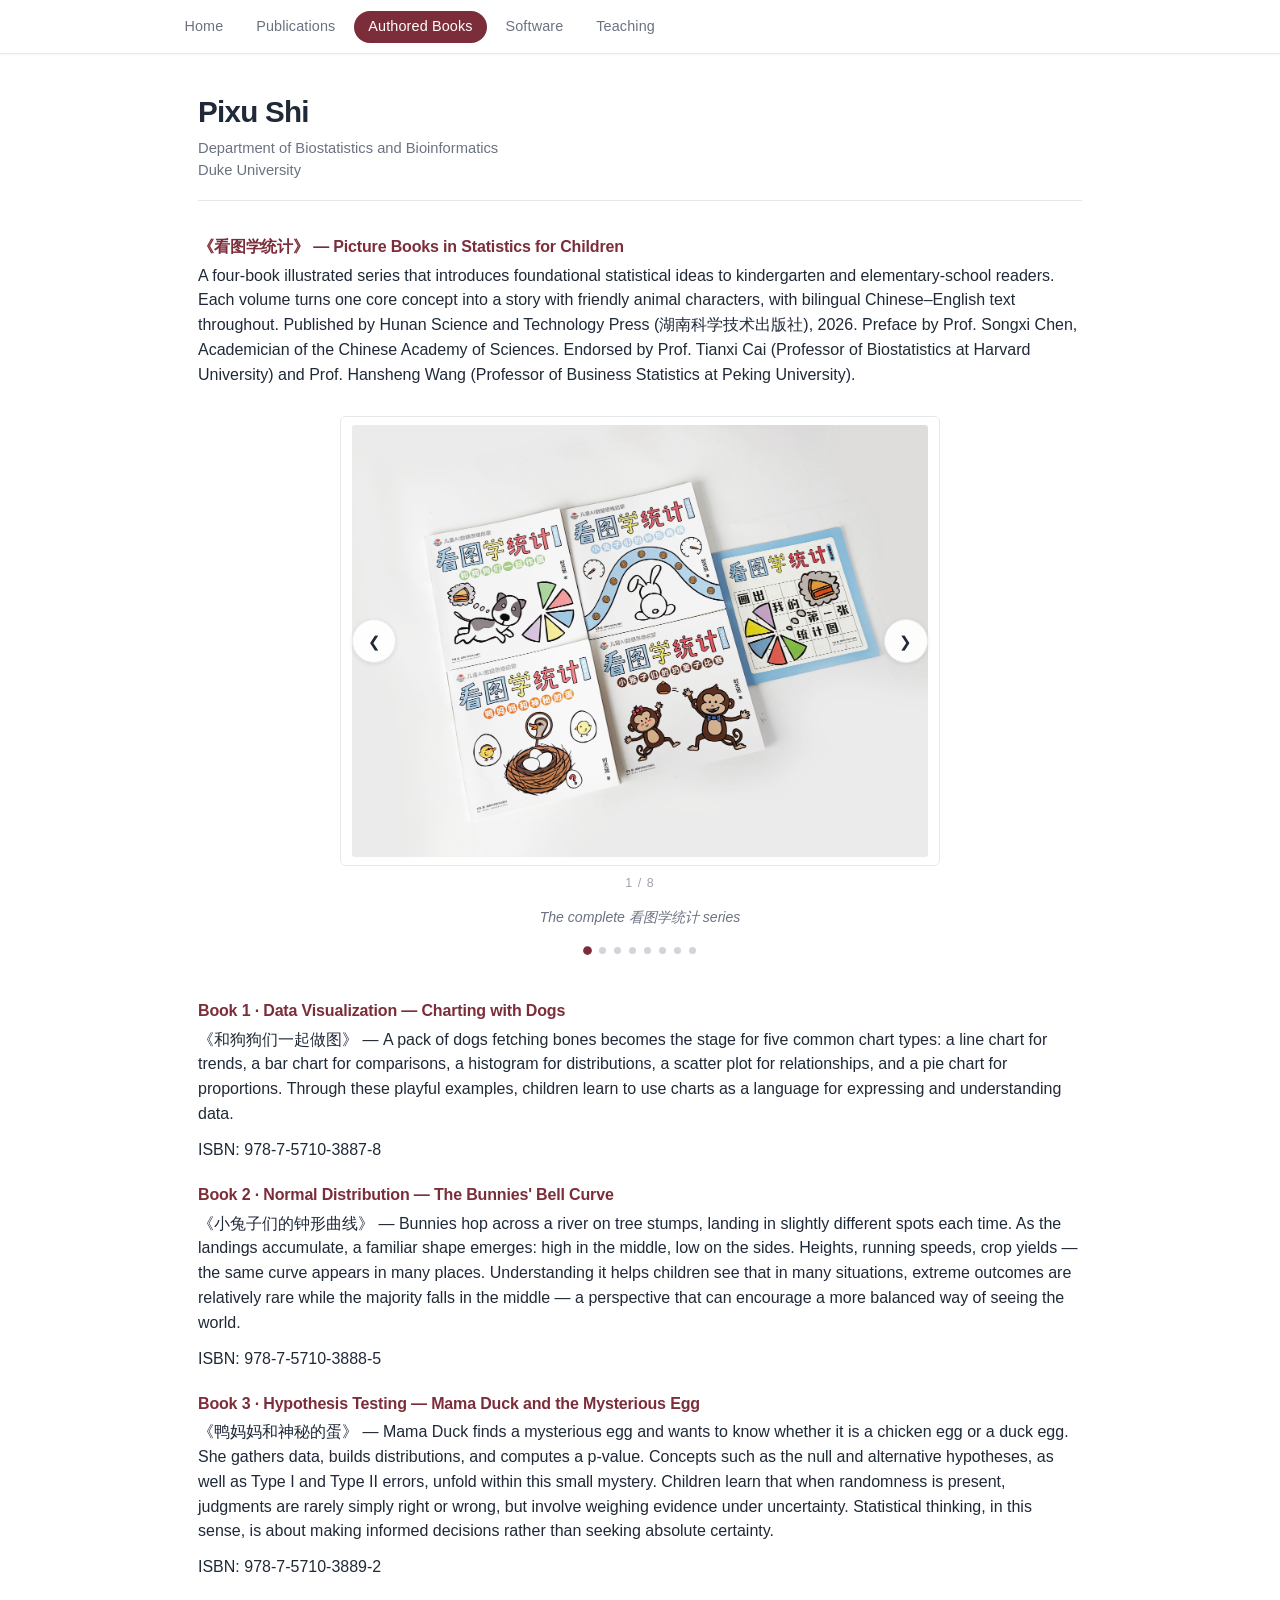
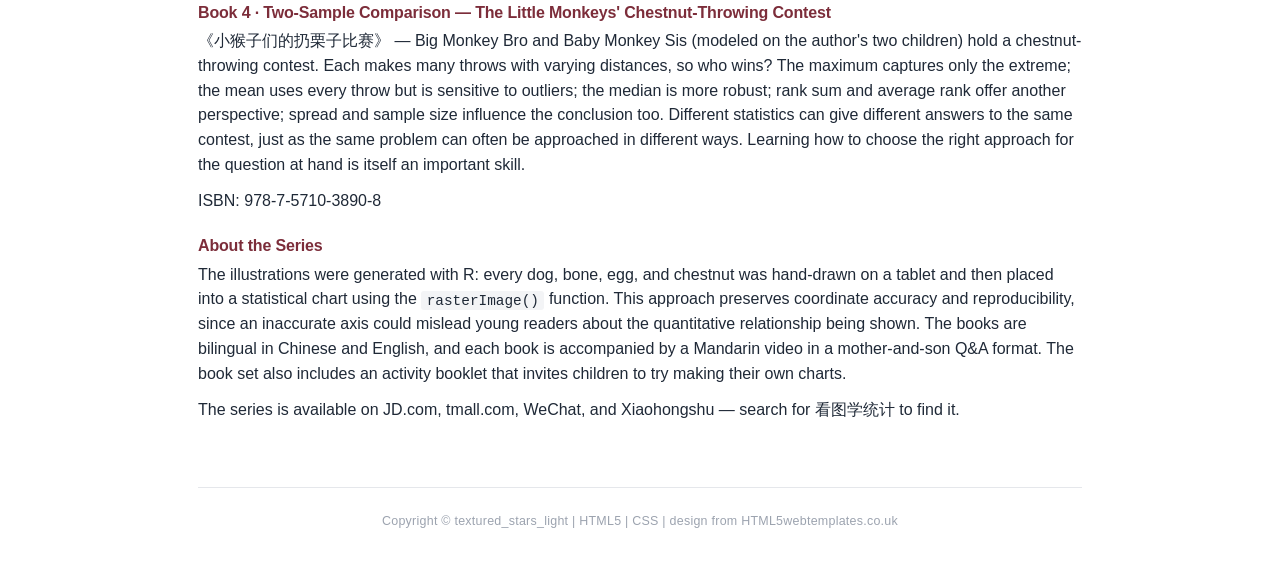
==== commit ac12bf8e: "reorder tabs" ====
--- a/Pixu_books.html
+++ b/Pixu_books.html
@@ -3,6 +3,7 @@
 
 <head>
   <title>Pixu Shi's Homepage</title>
+  <meta name="viewport" content="width=device-width, initial-scale=1" />
   <meta name="description" content="website description" />
   <meta name="keywords" content="website keywords, website keywords" />
   <meta http-equiv="content-type" content="text/html; charset=UTF-8" />
@@ -161,10 +162,10 @@
         <ul id="menu">
           <!-- put class="selected" in the li tag for the selected page - to highlight which page you're on -->
           <li><a href="index.html">Home</a></li>
-          <li><a href="Pixu_publication.html">Publication</a></li>
+          <li><a href="Pixu_publication.html">Publications</a></li>
+          <li class="selected"><a href="Pixu_books.html">Authored Books</a></li>
           <li><a href="Pixu_software.html">Software</a></li>
           <li><a href="Pixu_teaching.html">Teaching</a></li>
-          <li class="selected"><a href="Pixu_books.html">Authored Books</a></li>
         </ul>
       </div>
     </div>
--- a/template/style.css
+++ b/template/style.css
@@ -30,6 +30,8 @@
 html {
   height: 100%;
   scroll-behavior: smooth;
+  overflow-x: hidden;
+  width: 100%;
 }
 
 body {
@@ -40,13 +42,22 @@
   -moz-osx-font-smoothing: grayscale;
   text-rendering: optimizeLegibility;
   padding-top: var(--nav-height);
+  overflow-x: hidden;
+  width: 100%;
+  max-width: 100%;
 }
 
 img {
   max-width: 100%;
   height: auto;
+  width: auto;
   border: 0;
   display: inline-block;
+}
+
+#content img {
+  max-width: 100%;
+  height: auto;
 }
 
 a {
@@ -296,6 +307,12 @@
   text-align: left;
   min-width: 0;
   word-wrap: break-word;
+  overflow-wrap: break-word;
+}
+
+#content a {
+  word-break: break-word;
+  overflow-wrap: break-word;
 }
 
 #content > h2:first-child,
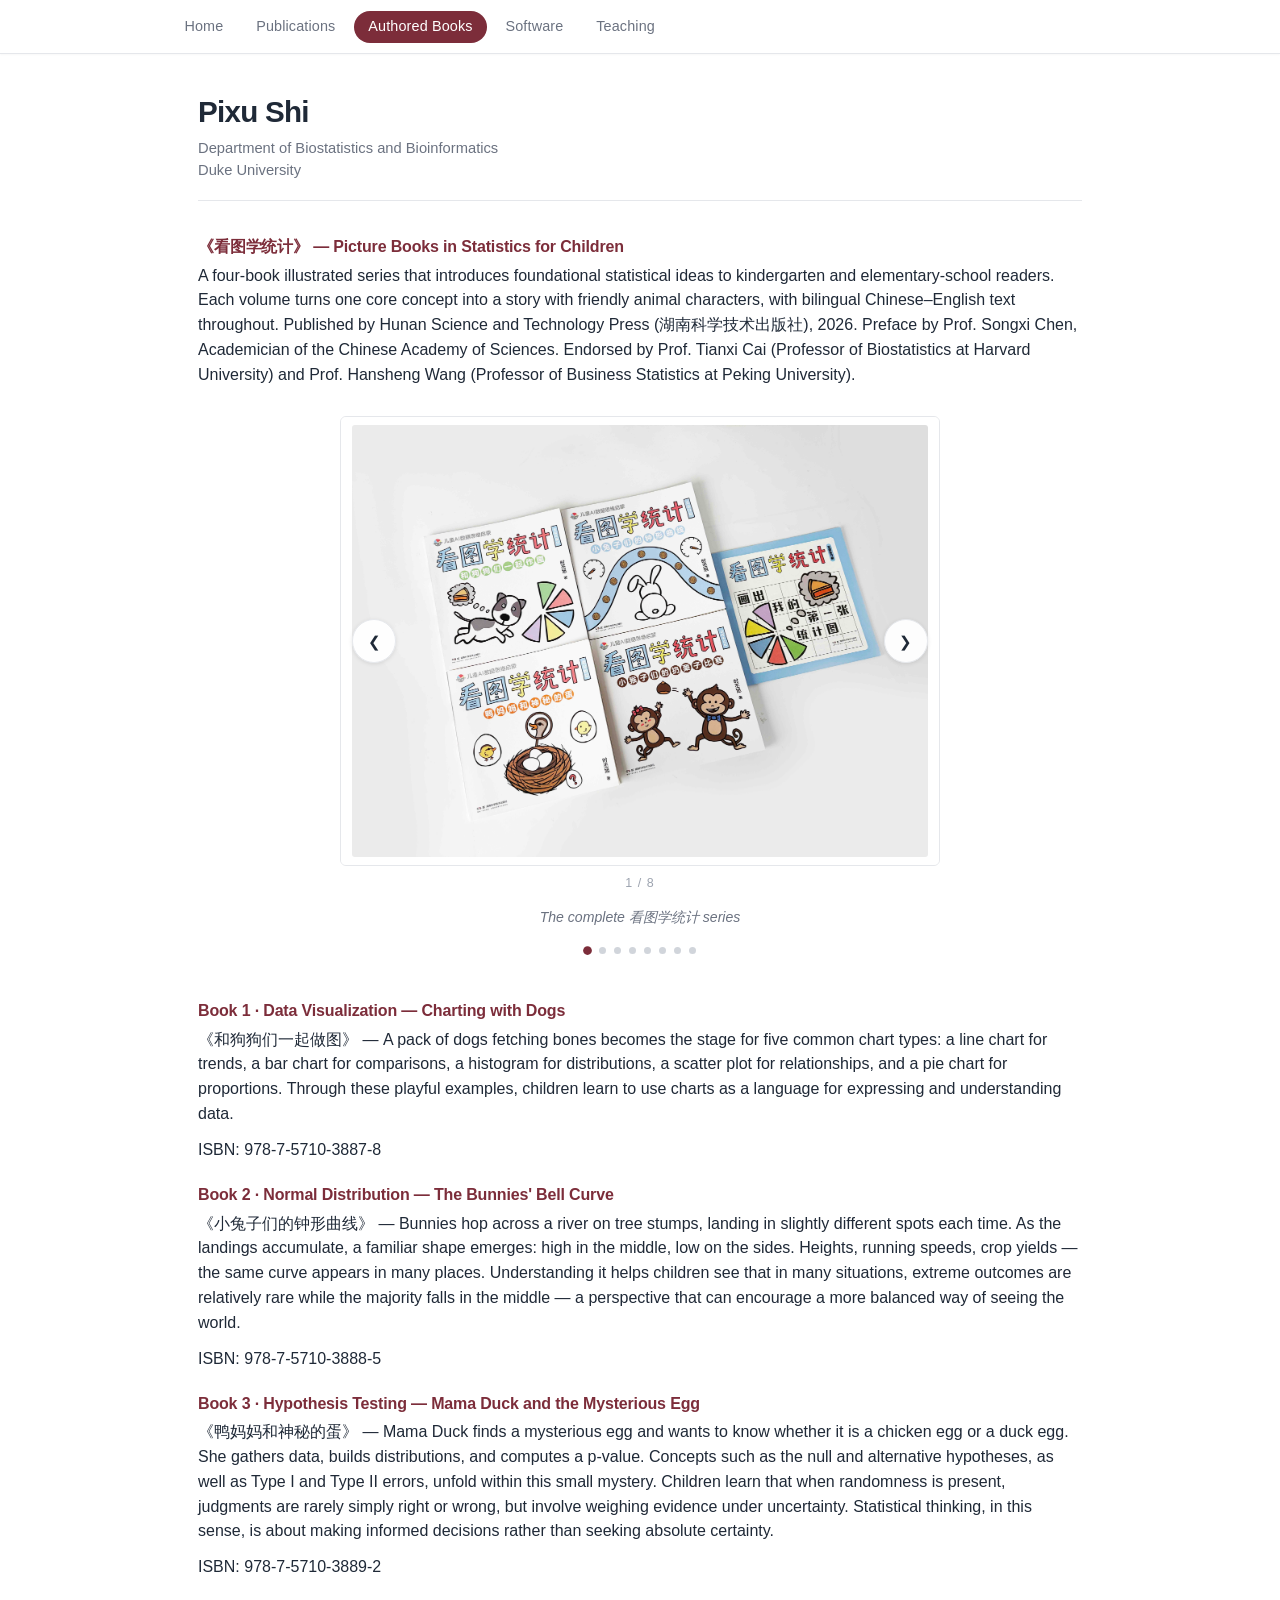
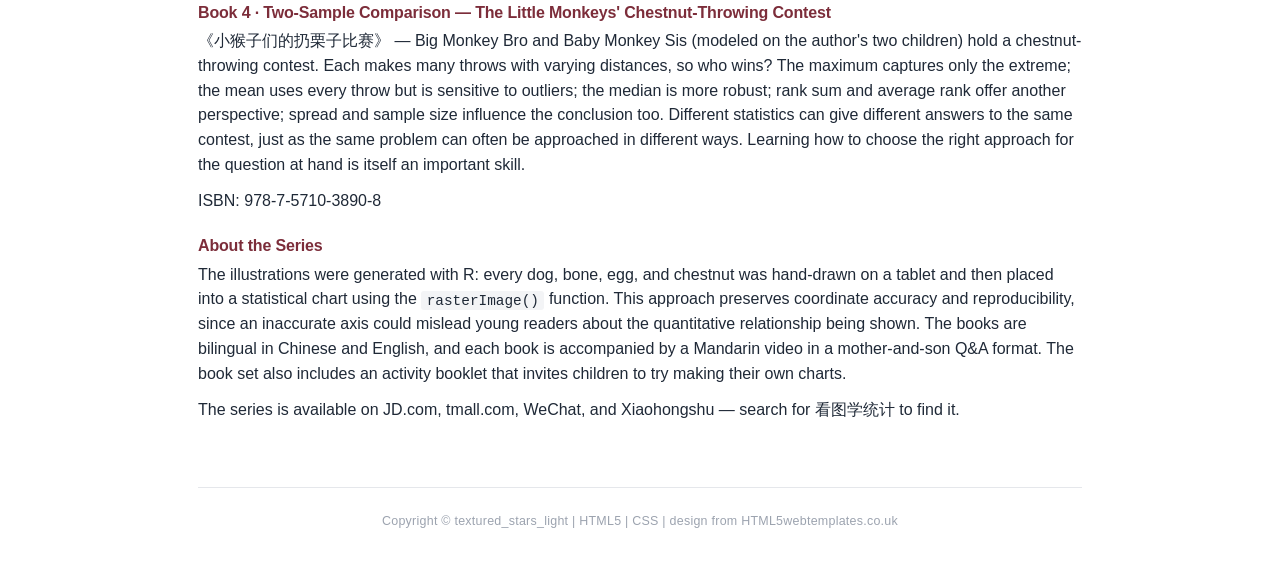
==== commit dc42f021: "fix statcounter" ====
--- a/Pixu_books.html
+++ b/Pixu_books.html
@@ -389,20 +389,22 @@
 })();
 </script>
 
-<!-- Start of StatCounter Code for Default Guide -->
+<!-- Default Statcounter code for GitHub Personal
+https://pixushi.github.io/ -->
 <script type="text/javascript">
-var sc_project=11414960;
+var sc_project=13226905;
 var sc_invisible=1;
-var sc_security="e117e79e";
-var scJsHost = (("https:" == document.location.protocol) ?
-"https://secure." : "http://www.");
-document.write("<sc"+"ript type='text/javascript' src='" + scJsHost+
-"statcounter.com/counter/counter.js'></"+"script>");
+var sc_security="ff27da82";
 </script>
-<noscript><div class="statcounter"><a title="web analytics"
-href="http://statcounter.com/" target="_blank"><img class="statcounter"
-src="//c.statcounter.com/11414960/0/e117e79e/1/" alt="web
-analytics"></a></div></noscript>
-<!-- End of StatCounter Code for Default Guide -->
+<script type="text/javascript"
+src="https://www.statcounter.com/counter/counter.js"
+async></script>
+<noscript><div class="statcounter"><a title="Web Analytics"
+href="https://statcounter.com/" target="_blank"><img
+class="statcounter"
+src="https://c.statcounter.com/13226905/0/ff27da82/1/"
+alt="Web Analytics"
+referrerPolicy="no-referrer-when-downgrade"></a></div></noscript>
+<!-- End of Statcounter Code -->
 </body>
 </html>
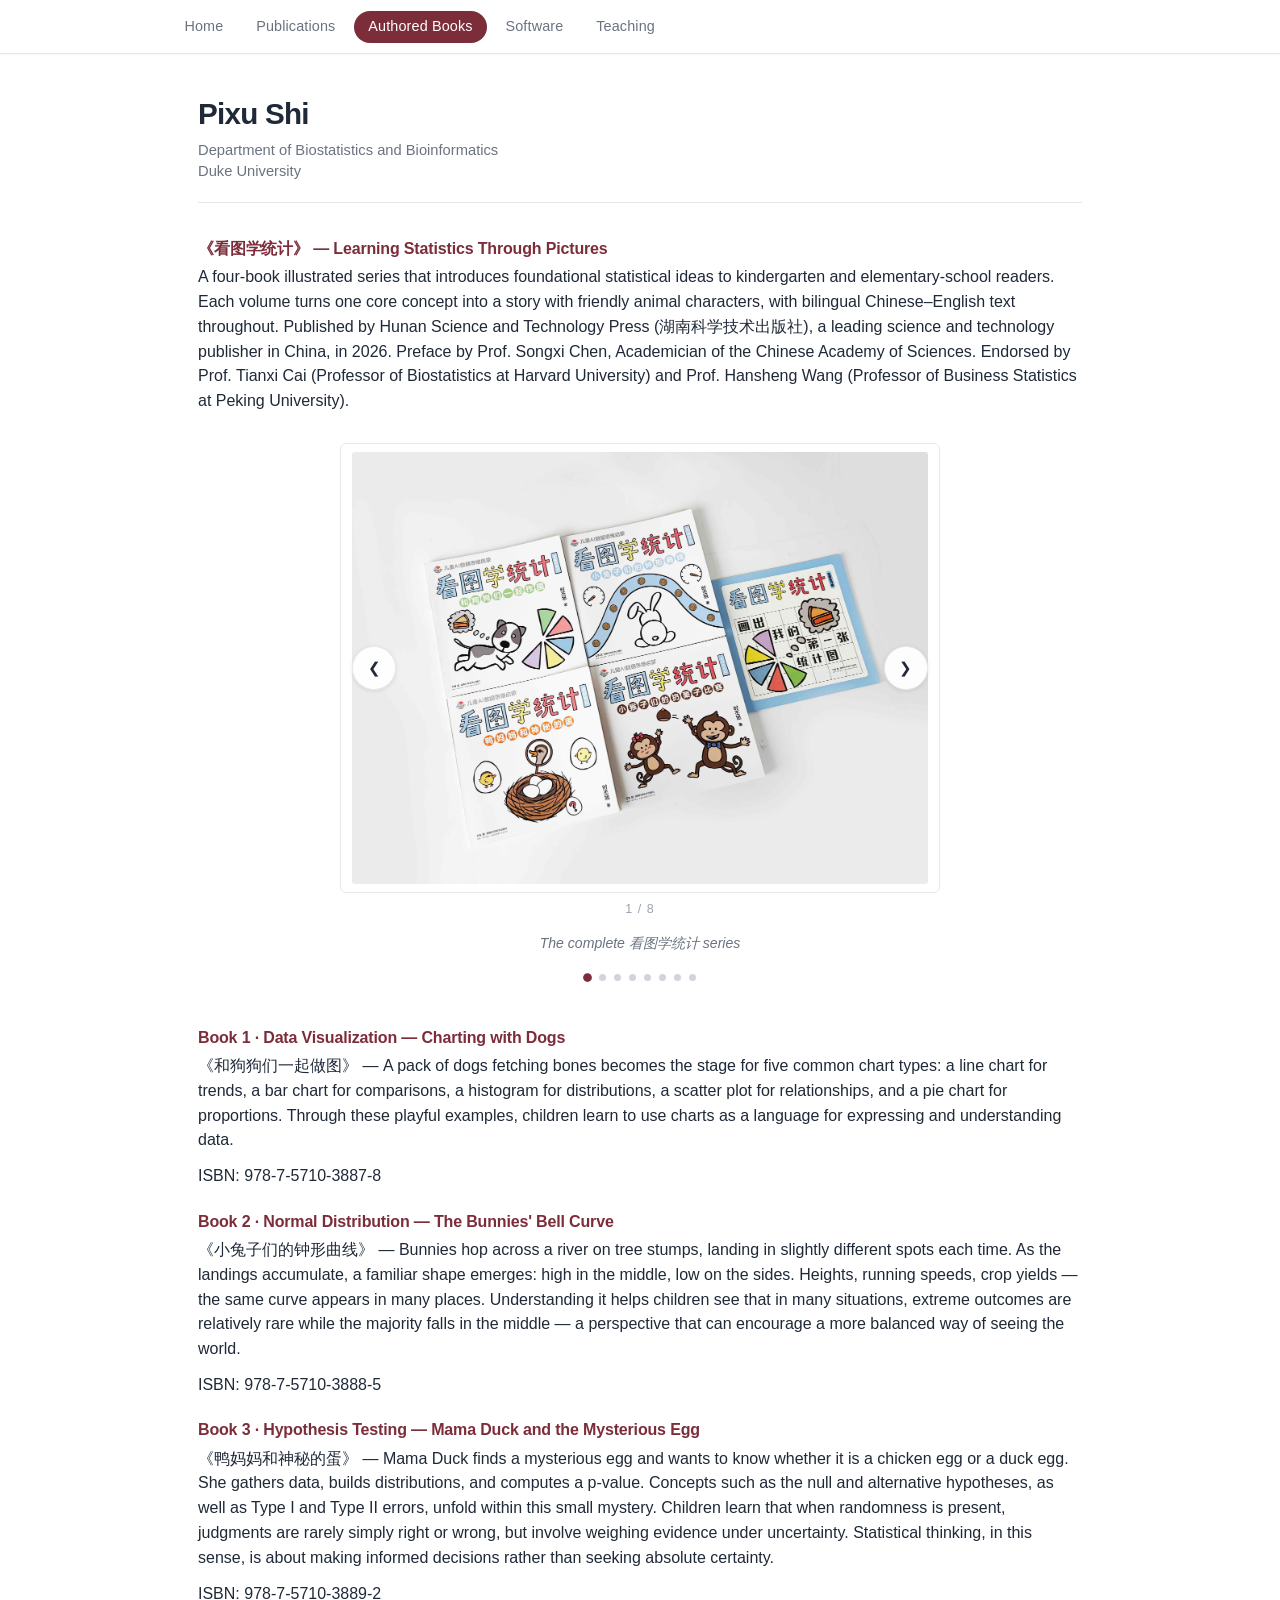
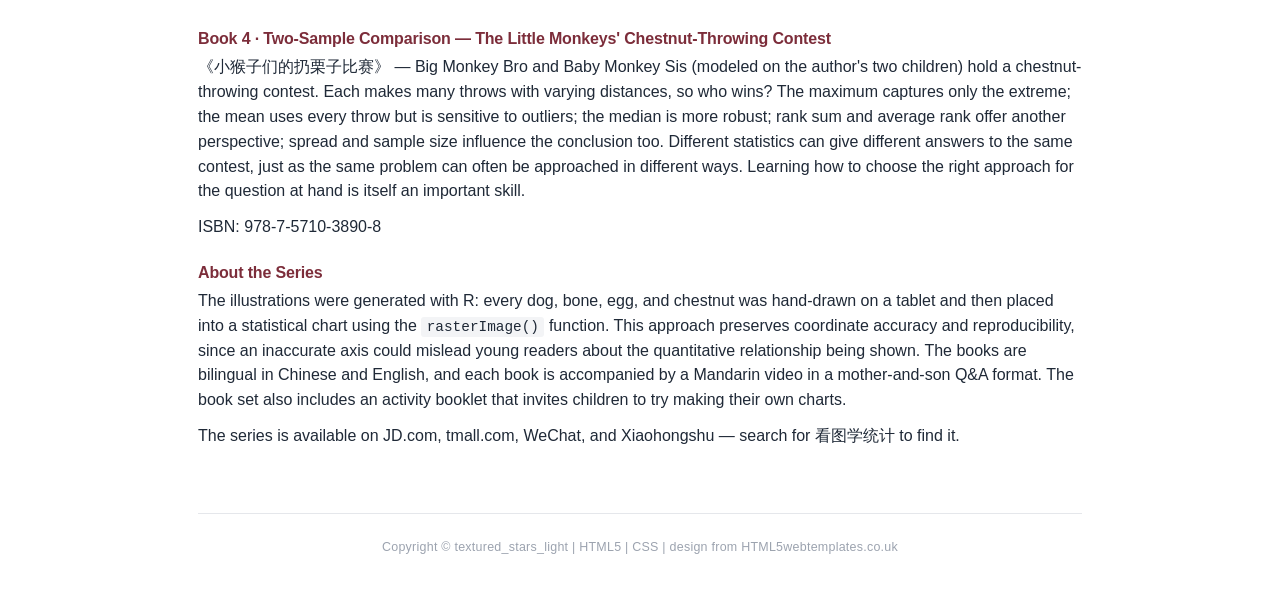
==== commit 14ad2115: "edit title" ====
--- a/Pixu_books.html
+++ b/Pixu_books.html
@@ -171,13 +171,13 @@
     </div>
     <div id="site_content">
       <div id="content">
-        <h4>《看图学统计》 &mdash; Picture Books in Statistics for Children</h4>
+        <h4>《看图学统计》 &mdash; Learning Statistics Through Pictures</h4>
         <p>
           A four-book illustrated series that introduces foundational statistical
           ideas to kindergarten and elementary-school readers. Each volume turns
           one core concept into a story with friendly animal characters, with
           bilingual Chinese&ndash;English text throughout. Published by
-          Hunan Science and Technology Press (湖南科学技术出版社), 2026.
+          Hunan Science and Technology Press (湖南科学技术出版社), a leading science and technology publisher in China, in 2026.
           Preface by Prof. Songxi Chen, Academician of the Chinese Academy of Sciences. Endorsed by Prof. Tianxi Cai (Professor of Biostatistics at Harvard University) and Prof. Hansheng Wang (Professor of Business Statistics at Peking University).
         </p>
 
--- a/template/style.css
+++ b/template/style.css
@@ -174,14 +174,58 @@
   width: 100%;
   height: auto;
   border-bottom: 1px solid var(--border);
-  padding: 0.5rem 0 1.2rem 0;
-  margin: 0;
+  padding: 0.6rem 0 1.2rem 0;
+  margin: 0;
+  display: flex;
+  flex-direction: row;
+  align-items: center;
+  justify-content: space-between;
+  gap: 2rem;
 }
 
 #logo_text {
   position: static;
   top: auto;
   left: auto;
+  flex: 1;
+  min-width: 0;
+}
+
+/* Photo on the right side of the header (index page) */
+#logo > .profile-photo {
+  width: 180px;
+  height: auto;
+  border-radius: 10px;
+  flex: 0 0 auto;
+  display: block;
+}
+
+/* Useful Links block sitting under the name/department (index page) */
+#logo_text .profile-info {
+  margin: 1rem 0 0 0;
+  width: 100%;
+}
+
+#logo_text .profile-info h3 {
+  margin: 0 0 0.4rem 0;
+}
+
+#logo_text .profile-info ul {
+  margin: 0;
+  padding: 0;
+  list-style: none;
+}
+
+#logo_text .profile-info li {
+  list-style: none;
+  margin: 0 0 0.3rem 0;
+  padding: 0;
+  line-height: 1.4;
+  background: none;
+}
+
+#logo_text .profile-info li a {
+  font-size: 0.9rem;
 }
 
 #logo h1, #logo_text h1, #logo_text h1 a, #logo_text h1 a:hover {
@@ -561,6 +605,17 @@
     padding-top: 1.25rem;
   }
 
+  #logo {
+    flex-direction: column-reverse;
+    align-items: stretch;
+    gap: 1rem;
+  }
+
+  #logo > .profile-photo {
+    width: 130px;
+    align-self: flex-start;
+  }
+
   .profile-card {
     flex-direction: column;
     align-items: flex-start;
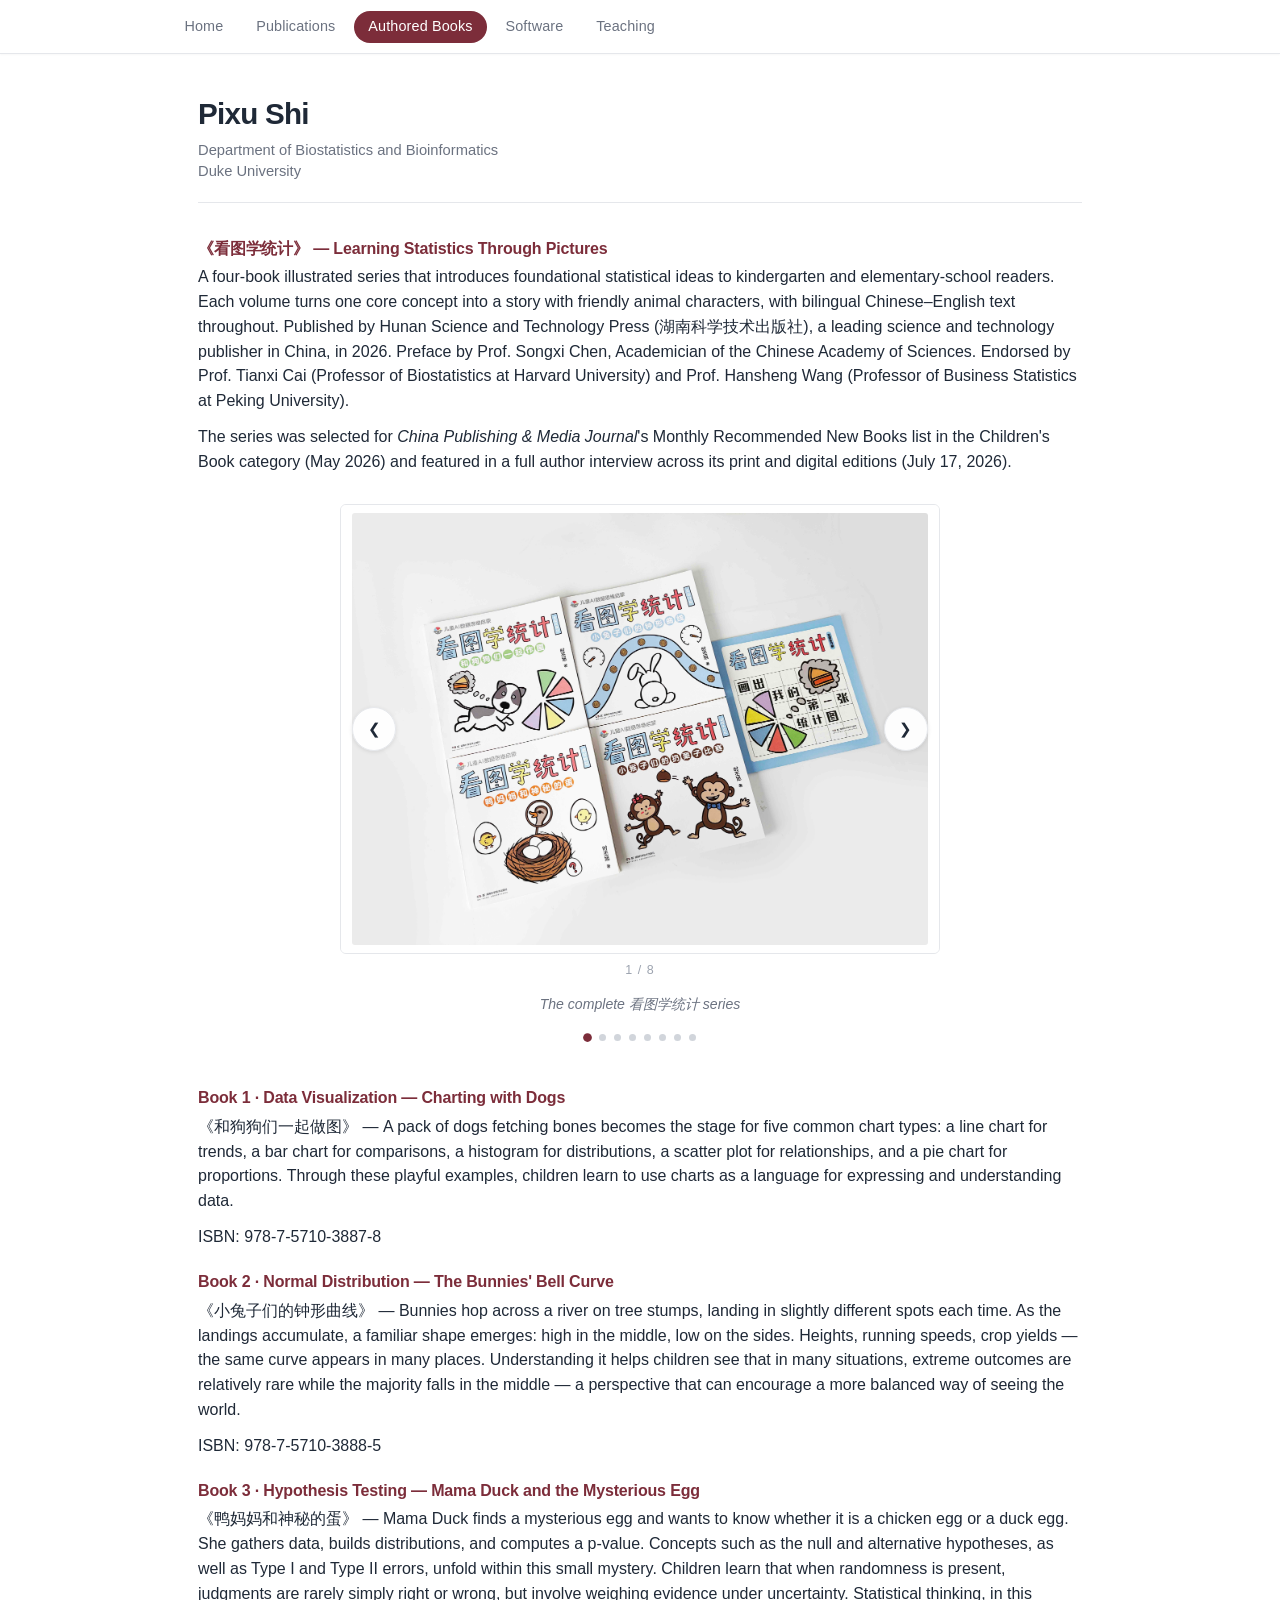
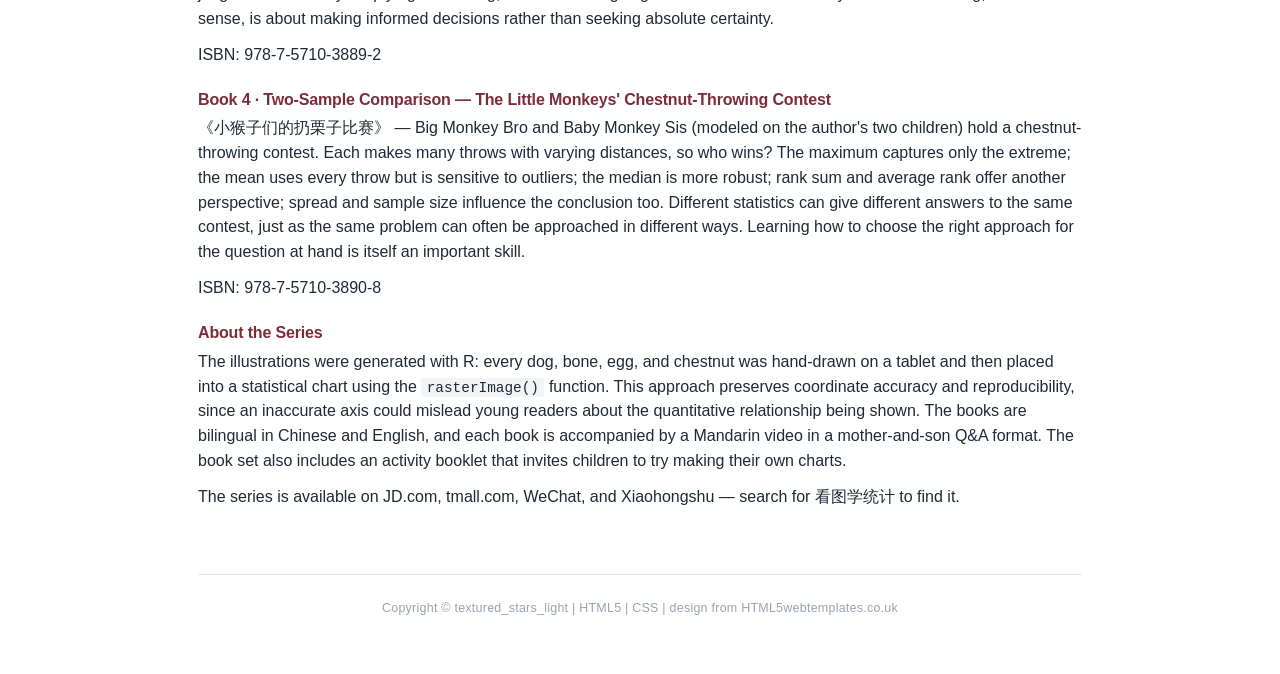
==== commit e485fcd4: "update pub/book" ====
--- a/Pixu_books.html
+++ b/Pixu_books.html
@@ -179,6 +179,10 @@
           bilingual Chinese&ndash;English text throughout. Published by
           Hunan Science and Technology Press (湖南科学技术出版社), a leading science and technology publisher in China, in 2026.
           Preface by Prof. Songxi Chen, Academician of the Chinese Academy of Sciences. Endorsed by Prof. Tianxi Cai (Professor of Biostatistics at Harvard University) and Prof. Hansheng Wang (Professor of Business Statistics at Peking University).
+        </p>
+
+        <p>
+          The series was selected for <em>China Publishing &amp; Media Journal</em>'s Monthly Recommended New Books list in the Children's Book category (May 2026) and featured in a full author interview across its print and digital editions (July 17, 2026).
         </p>
 
         <div class="album" id="bookAlbum">
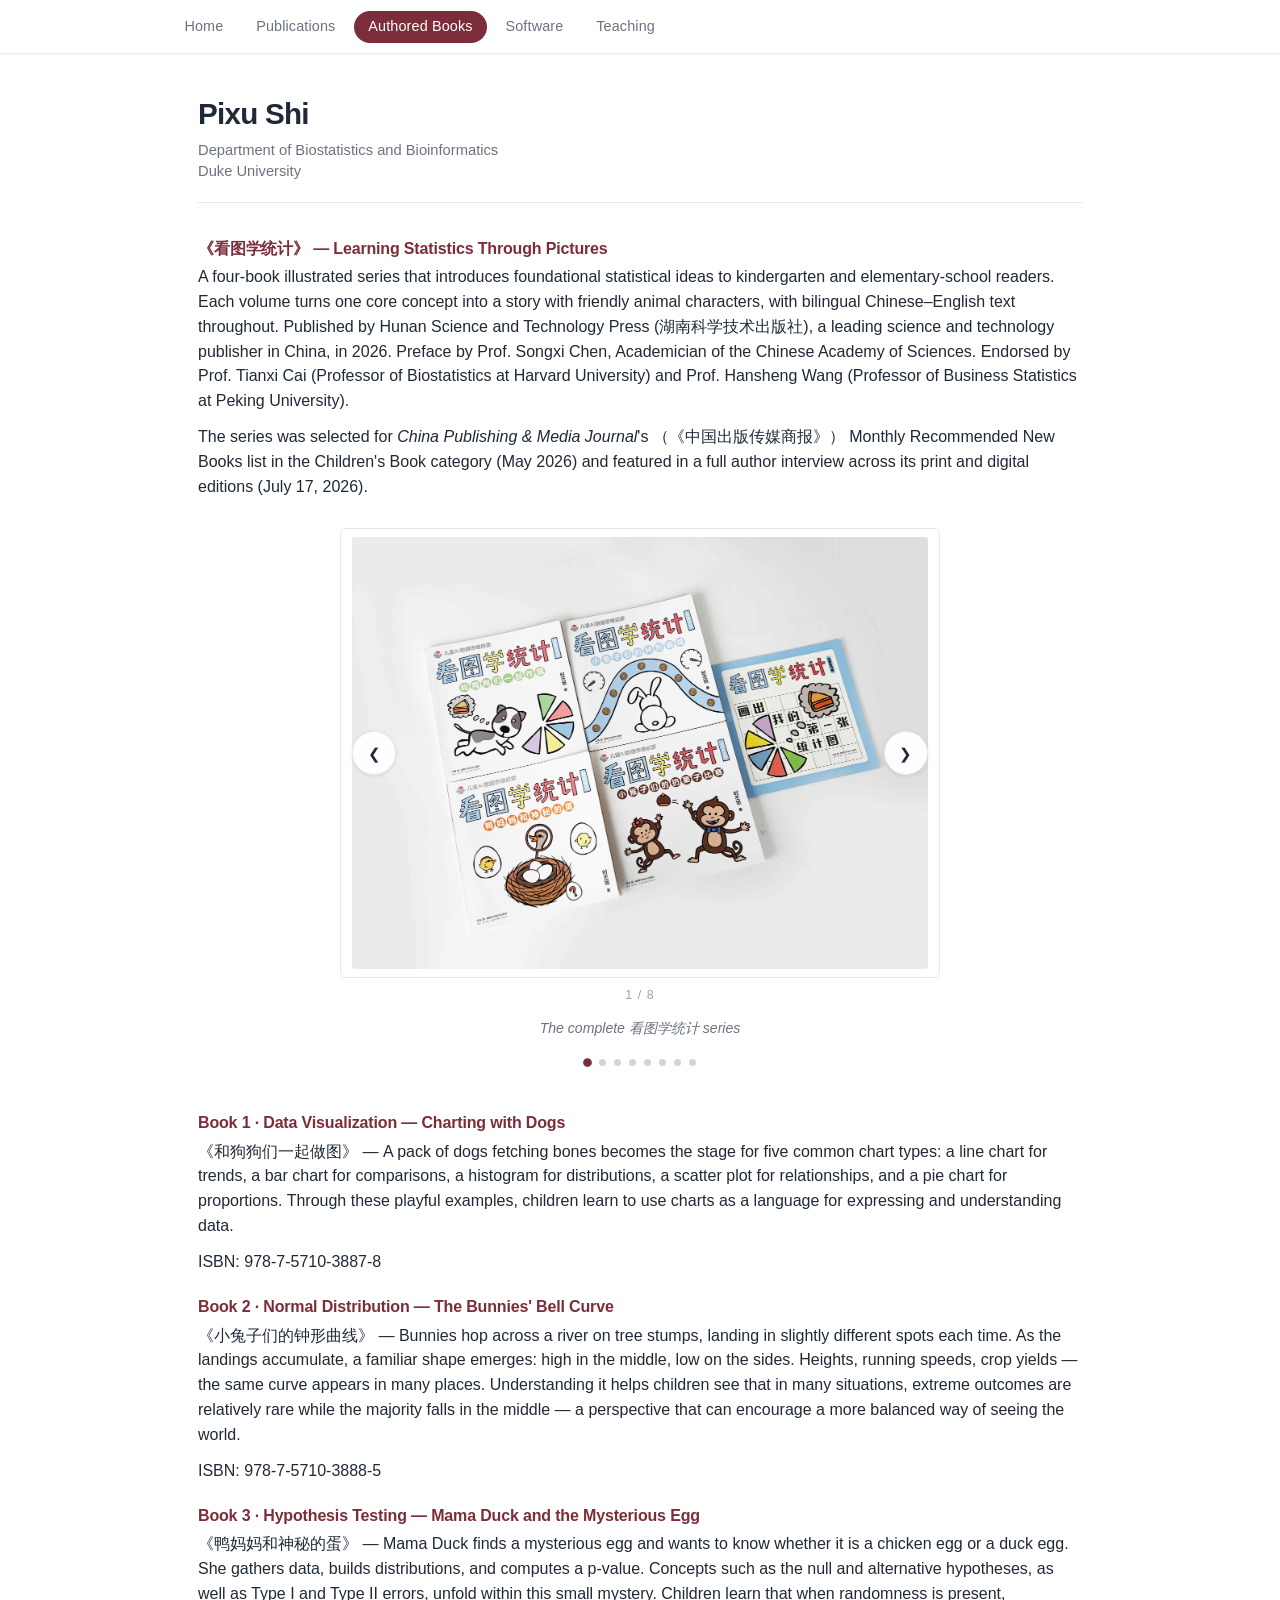
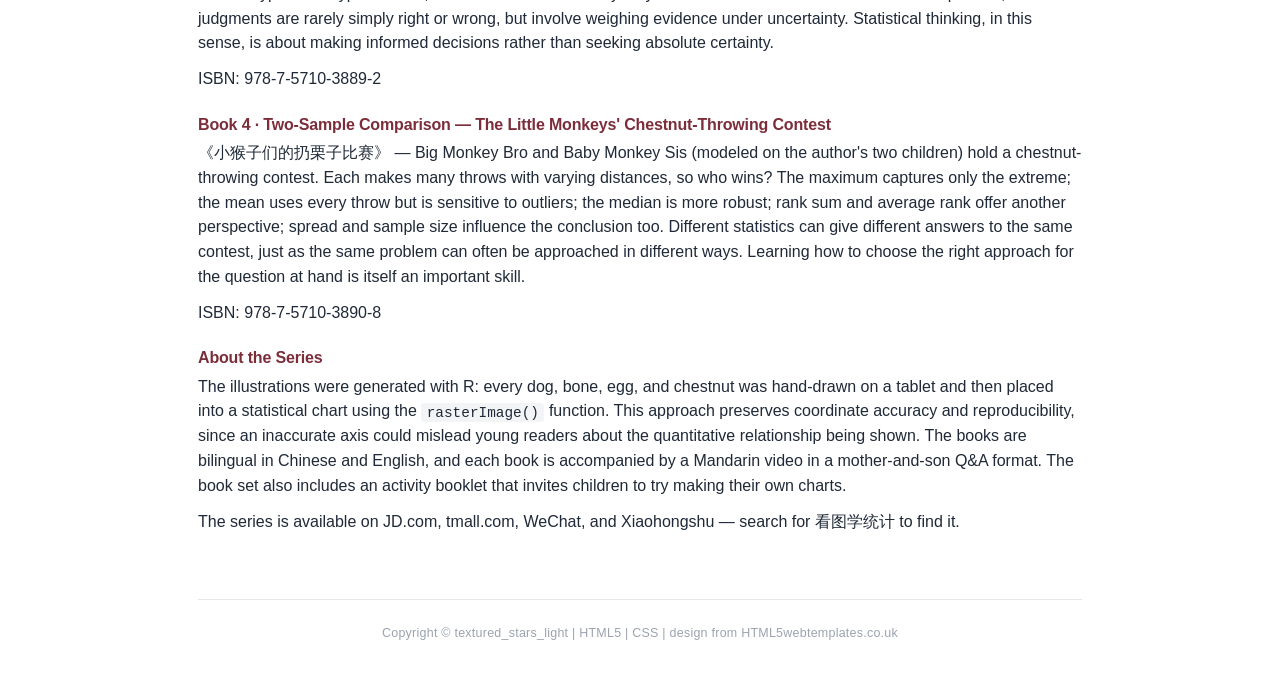
==== commit 62f799cb: "update pub and trainee" ====
--- a/Pixu_books.html
+++ b/Pixu_books.html
@@ -182,7 +182,7 @@
         </p>
 
         <p>
-          The series was selected for <em>China Publishing &amp; Media Journal</em>'s Monthly Recommended New Books list in the Children's Book category (May 2026) and featured in a full author interview across its print and digital editions (July 17, 2026).
+          The series was selected for <em>China Publishing &amp; Media Journal</em>'s （《中国出版传媒商报》） Monthly Recommended New Books list in the Children's Book category (May 2026) and featured in a full author interview across its print and digital editions (July 17, 2026).
         </p>
 
         <div class="album" id="bookAlbum">
